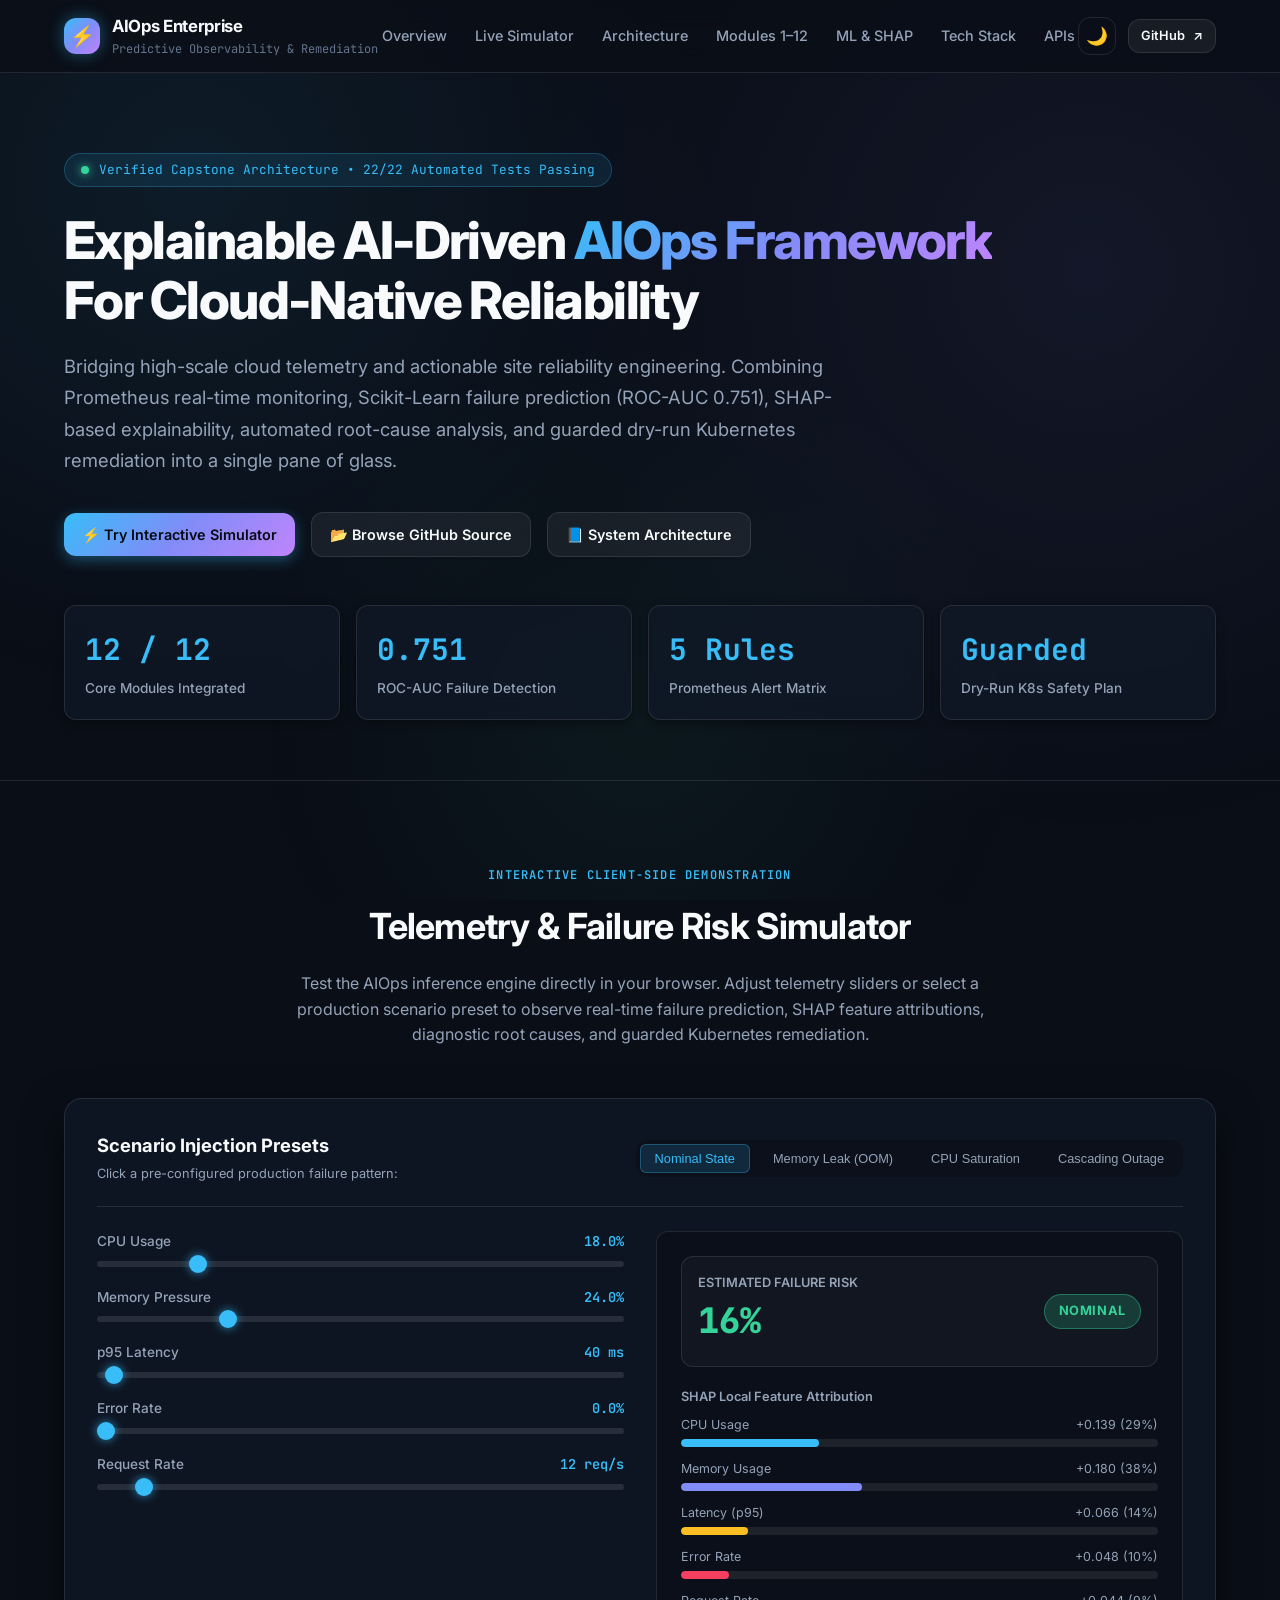
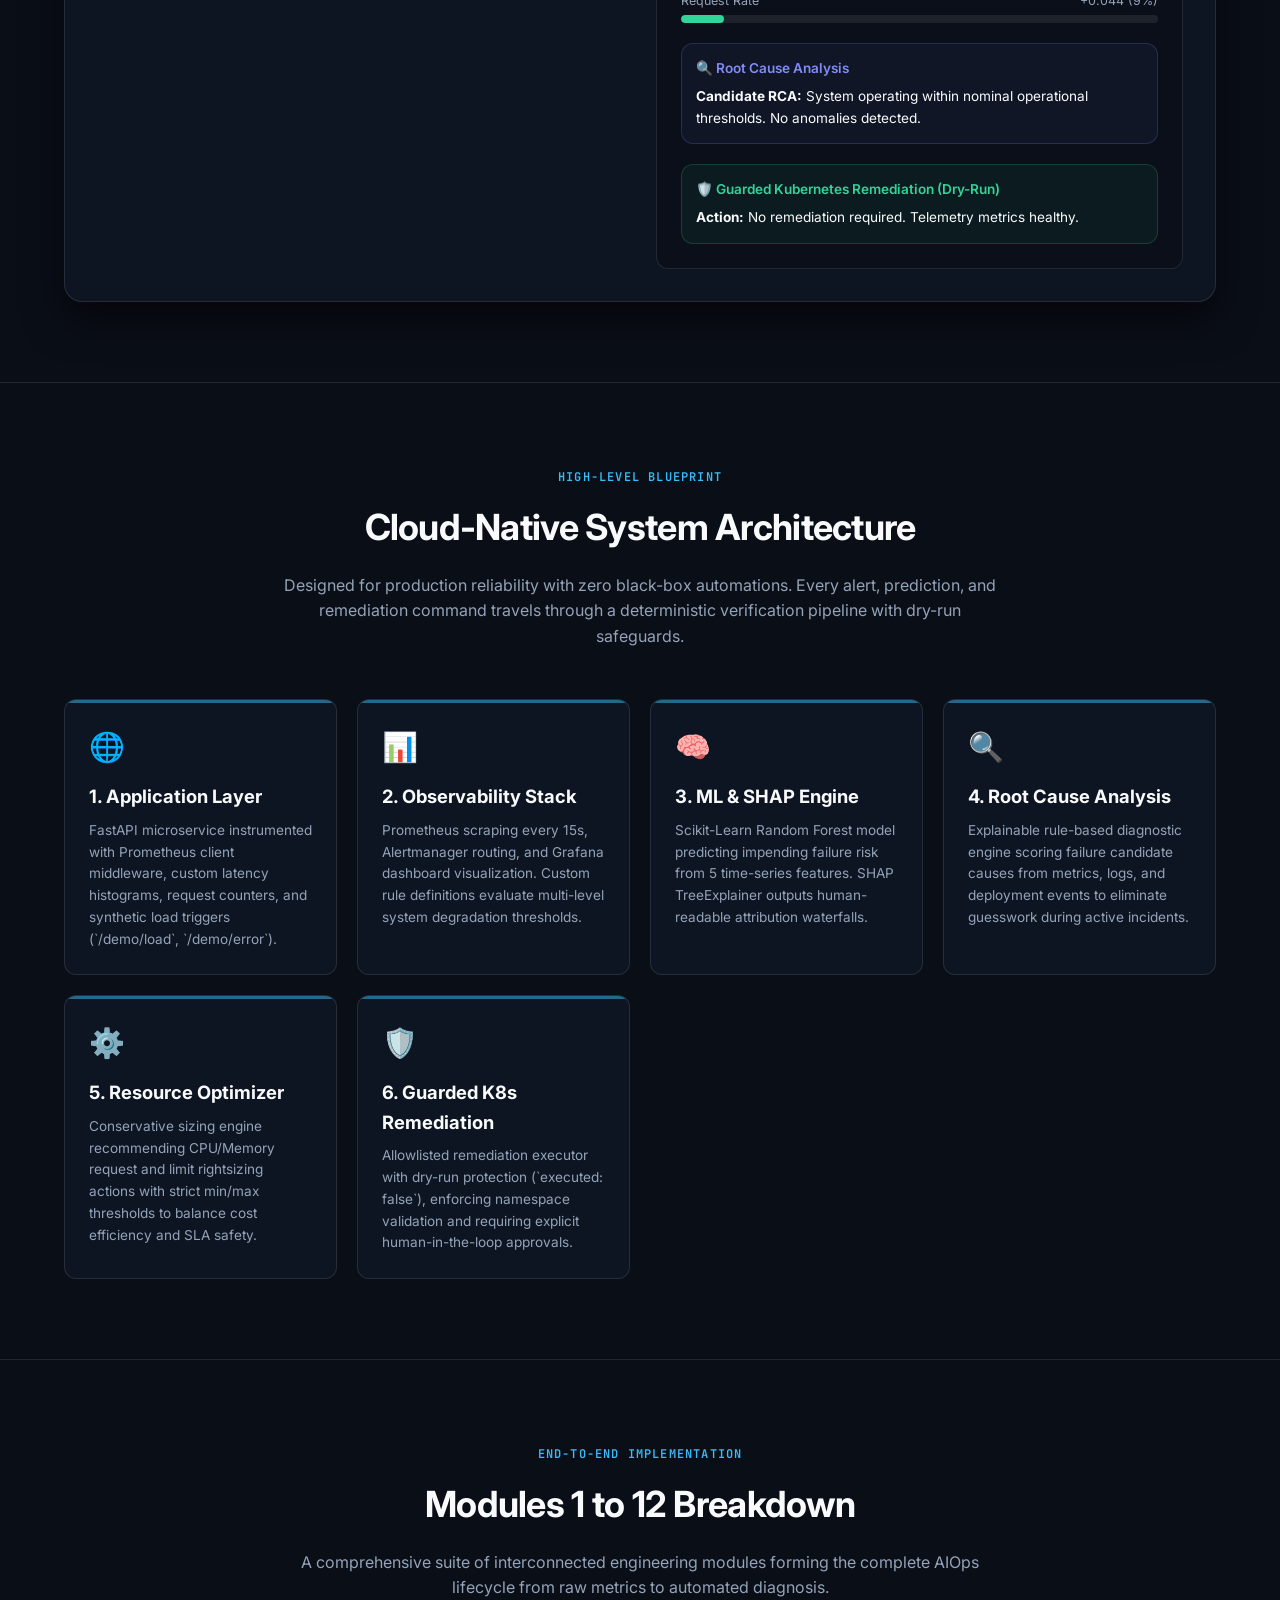
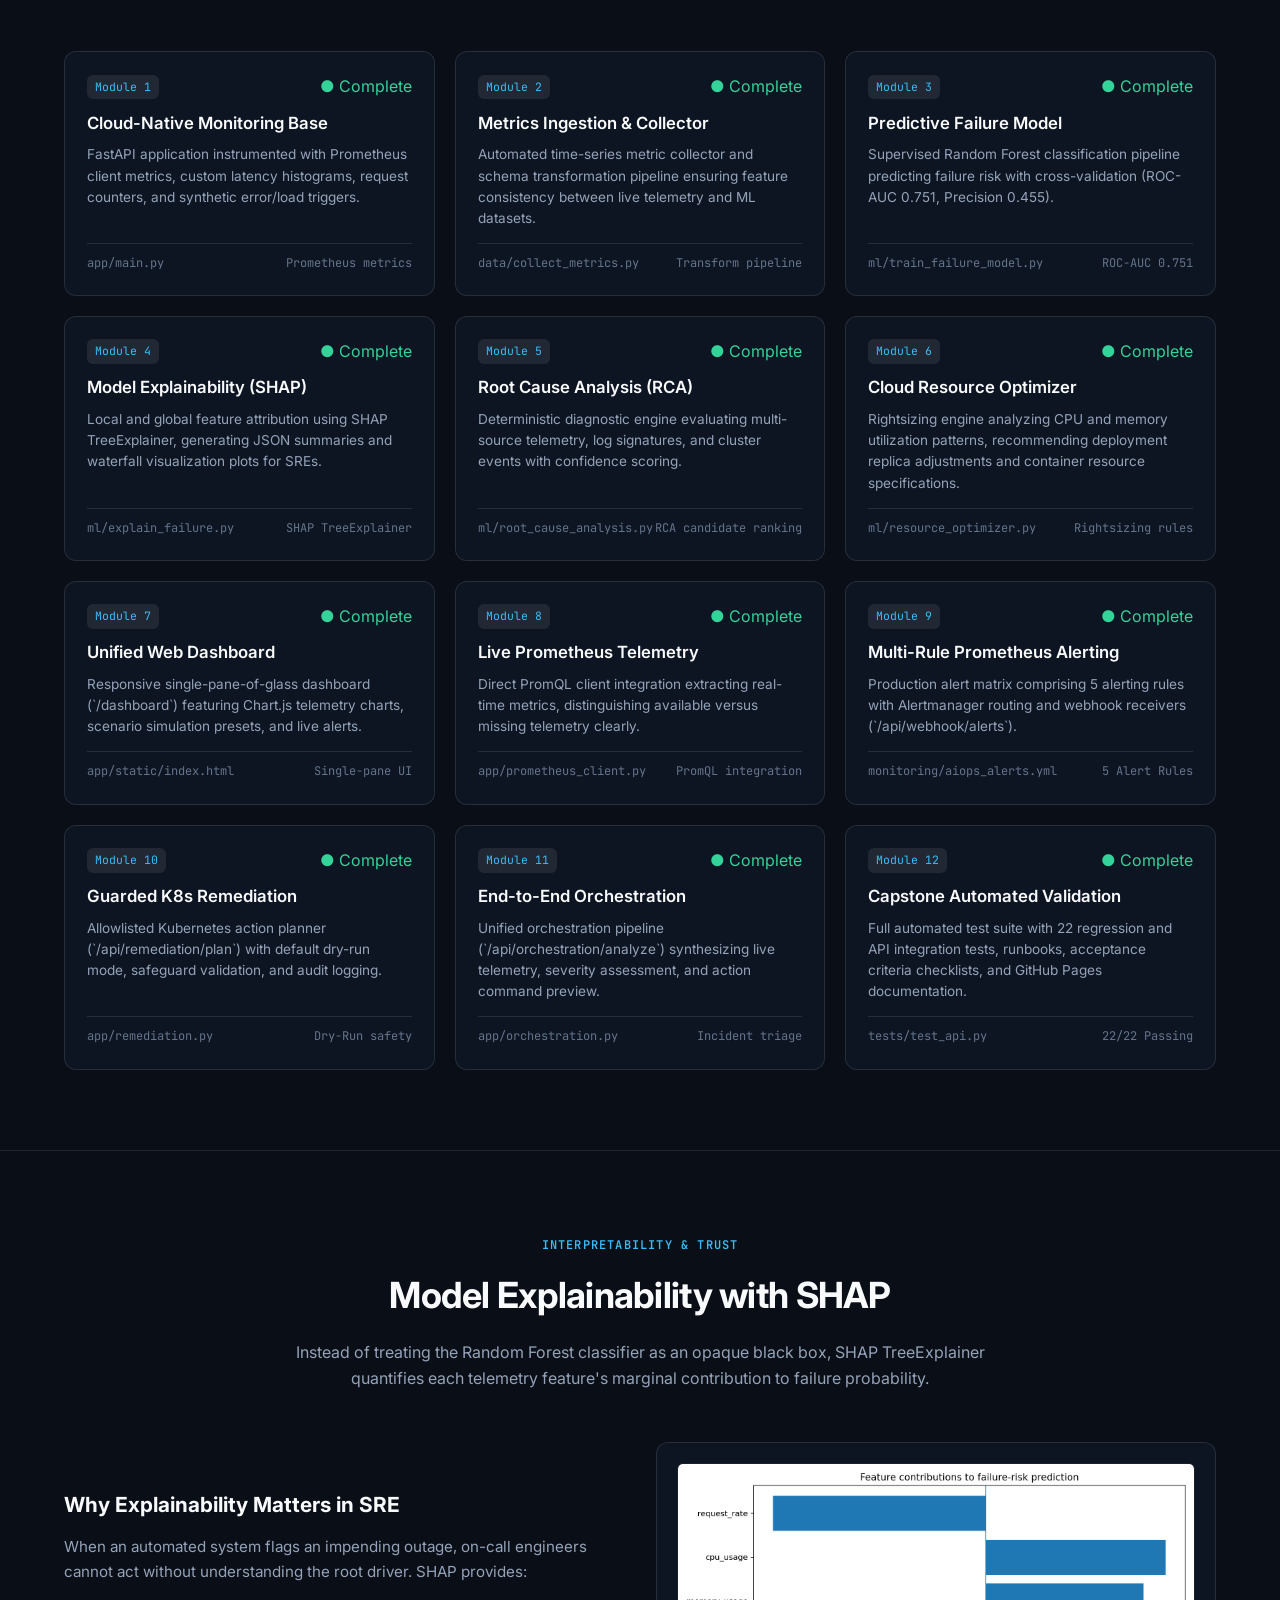
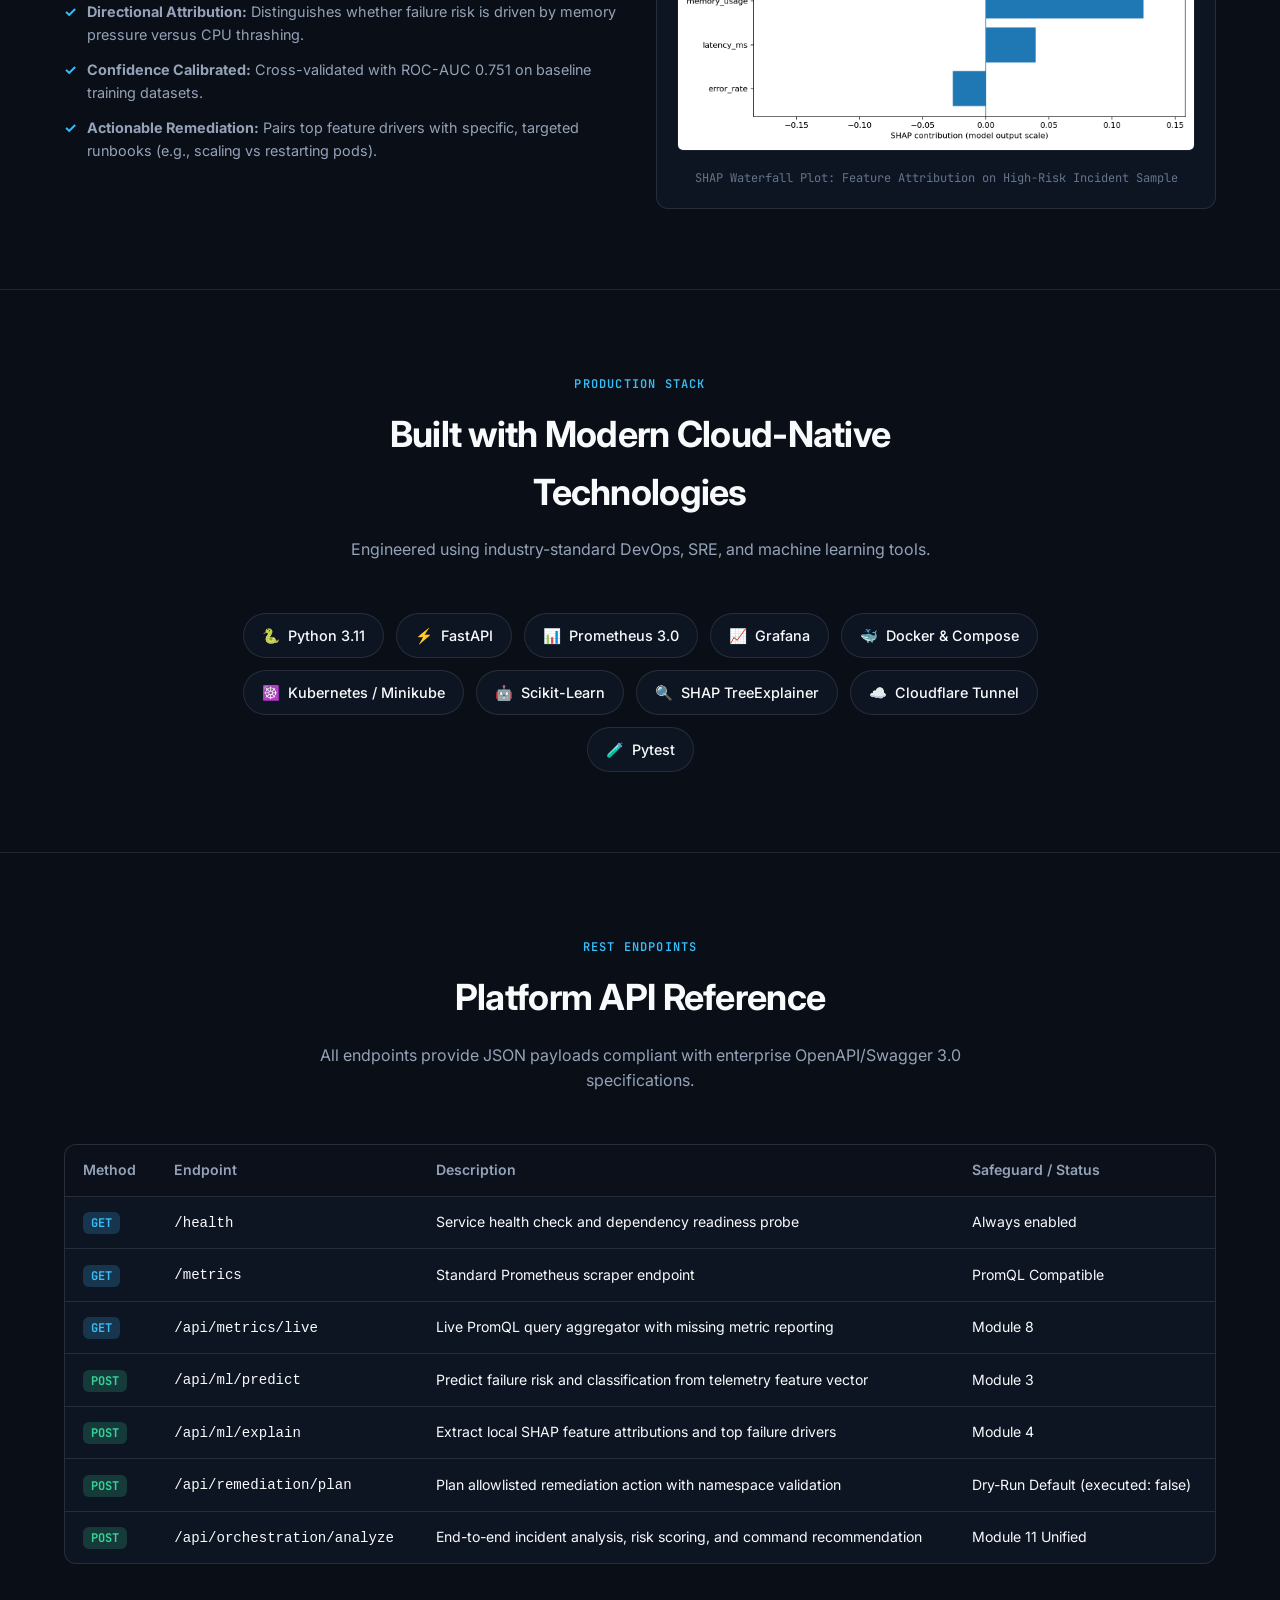
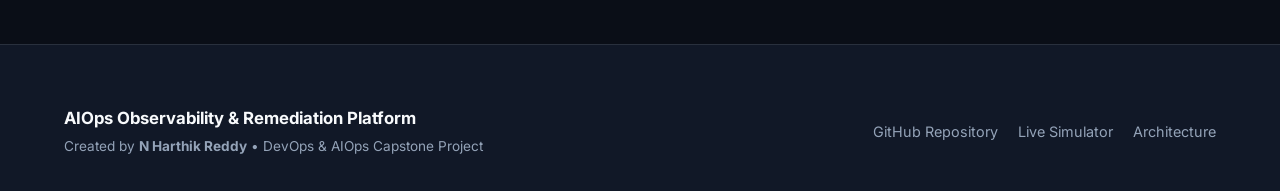
==== docs/index.html @ 5e3307fa "feat(portfolio): add interactive AIOps portfolio landing page for GitHub Pages" ====
<!DOCTYPE html>
<html lang="en">
<head>
  <meta charset="UTF-8">
  <meta name="viewport" content="width=device-width, initial-scale=1.0">
  <title>AIOps Platform — Explainable AI & Cloud-Native Remediation | N Harthik Reddy</title>
  <meta name="description" content="An end-to-end cloud-native AIOps platform that unifies real-time application telemetry, machine learning failure risk prediction, SHAP-based interpretability, and guarded Kubernetes remediation.">
  <link rel="preconnect" href="https://fonts.googleapis.com">
  <link rel="preconnect" href="https://fonts.gstatic.com" crossorigin>
  <link href="https://fonts.googleapis.com/css2?family=Inter:wght@300;400;500;600;700;800&family=JetBrains+Mono:wght@400;500;600&display=swap" rel="stylesheet">
  <link rel="stylesheet" href="style.css">
</head>
<body>
  <div class="glow-backdrop"></div>

  <!-- Top Navigation -->
  <nav class="navbar">
    <div class="container nav-container">
      <a href="#" class="brand">
        <div class="brand-icon">⚡</div>
        <div class="brand-info">
          <span class="brand-title">AIOps Enterprise</span>
          <span class="brand-sub">Predictive Observability & Remediation</span>
        </div>
      </a>

      <ul class="nav-links">
        <li><a href="#overview">Overview</a></li>
        <li><a href="#simulator">Live Simulator</a></li>
        <li><a href="#architecture">Architecture</a></li>
        <li><a href="#modules">Modules 1–12</a></li>
        <li><a href="#ml-explainability">ML & SHAP</a></li>
        <li><a href="#tech-stack">Tech Stack</a></li>
        <li><a href="#api-reference">APIs</a></li>
      </ul>

      <div class="nav-actions">
        <button class="theme-toggle-btn" id="theme-toggle-btn" title="Toggle Theme">🌙</button>
        <a href="https://github.com/harthik17/DevOps-Project" target="_blank" rel="noopener noreferrer" class="btn btn-secondary btn-sm">
          <span>GitHub</span> ↗
        </a>
      </div>
    </div>
  </nav>

  <!-- Hero Section -->
  <header class="hero" id="overview">
    <div class="container">
      <div class="hero-pill">
        <span class="pulse-dot"></span>
        <span>Verified Capstone Architecture • 22/22 Automated Tests Passing</span>
      </div>

      <h1>
        Explainable AI-Driven <span class="gradient-text">AIOps Framework</span><br>
        For Cloud-Native Reliability
      </h1>

      <p class="hero-subtitle">
        Bridging high-scale cloud telemetry and actionable site reliability engineering. Combining Prometheus real-time monitoring, Scikit-Learn failure prediction (ROC-AUC 0.751), SHAP-based explainability, automated root-cause analysis, and guarded dry-run Kubernetes remediation into a single pane of glass.
      </p>

      <div class="hero-cta">
        <a href="#simulator" class="btn btn-primary">
          <span>⚡ Try Interactive Simulator</span>
        </a>
        <a href="https://github.com/harthik17/DevOps-Project" target="_blank" rel="noopener noreferrer" class="btn btn-secondary">
          <span>📂 Browse GitHub Source</span>
        </a>
        <a href="#architecture" class="btn btn-secondary">
          <span>📘 System Architecture</span>
        </a>
      </div>

      <div class="hero-stats">
        <div class="stat-card">
          <div class="stat-value">12 / 12</div>
          <div class="stat-label">Core Modules Integrated</div>
        </div>
        <div class="stat-card">
          <div class="stat-value">0.751</div>
          <div class="stat-label">ROC-AUC Failure Detection</div>
        </div>
        <div class="stat-card">
          <div class="stat-value">5 Rules</div>
          <div class="stat-label">Prometheus Alert Matrix</div>
        </div>
        <div class="stat-card">
          <div class="stat-value">Guarded</div>
          <div class="stat-label">Dry-Run K8s Safety Plan</div>
        </div>
      </div>
    </div>
  </header>

  <!-- Live Simulator Section -->
  <section class="section" id="simulator">
    <div class="container">
      <div class="section-header">
        <span class="section-tag">Interactive Client-Side Demonstration</span>
        <h2 class="section-title">Telemetry & Failure Risk Simulator</h2>
        <p class="section-desc">
          Test the AIOps inference engine directly in your browser. Adjust telemetry sliders or select a production scenario preset to observe real-time failure prediction, SHAP feature attributions, diagnostic root causes, and guarded Kubernetes remediation.
        </p>
      </div>

      <div class="simulator-card">
        <div class="sim-header">
          <div>
            <h3 style="font-size: 1.15rem; font-weight: 700;">Scenario Injection Presets</h3>
            <span style="font-size: 0.8rem; color: var(--text-secondary);">Click a pre-configured production failure pattern:</span>
          </div>
          <div class="sim-modes">
            <button class="sim-preset-btn active" data-preset="nominal">Nominal State</button>
            <button class="sim-preset-btn" data-preset="memory">Memory Leak (OOM)</button>
            <button class="sim-preset-btn" data-preset="cpu">CPU Saturation</button>
            <button class="sim-preset-btn" data-preset="cascade">Cascading Outage</button>
          </div>
        </div>

        <div class="sim-grid">
          <!-- Controls Panel -->
          <div class="controls-panel">
            <div class="slider-group">
              <div class="slider-label">
                <span>CPU Usage</span>
                <span class="slider-val" id="cpu-val">18.0%</span>
              </div>
              <input type="range" id="cpu-input" min="0" max="100" value="18" step="1">
            </div>

            <div class="slider-group">
              <div class="slider-label">
                <span>Memory Pressure</span>
                <span class="slider-val" id="mem-val">24.0%</span>
              </div>
              <input type="range" id="mem-input" min="0" max="100" value="24" step="1">
            </div>

            <div class="slider-group">
              <div class="slider-label">
                <span>p95 Latency</span>
                <span class="slider-val" id="lat-val">35 ms</span>
              </div>
              <input type="range" id="lat-input" min="10" max="2000" value="35" step="10">
            </div>

            <div class="slider-group">
              <div class="slider-label">
                <span>Error Rate</span>
                <span class="slider-val" id="err-val">0.0%</span>
              </div>
              <input type="range" id="err-input" min="0" max="0.5" value="0.0" step="0.01">
            </div>

            <div class="slider-group">
              <div class="slider-label">
                <span>Request Rate</span>
                <span class="slider-val" id="req-val">12 req/s</span>
              </div>
              <input type="range" id="req-input" min="1" max="150" value="12" step="1">
            </div>
          </div>

          <!-- Dynamic Output Panel -->
          <div class="output-panel">
            <div class="risk-gauge-container">
              <div>
                <div style="font-size: 0.8rem; color: var(--text-secondary); text-transform: uppercase; font-weight: 600;">Estimated Failure Risk</div>
                <div class="risk-score" id="sim-risk-score">4%</div>
              </div>
              <div class="risk-badge nominal" id="sim-risk-badge">Nominal</div>
            </div>

            <div>
              <div style="font-size: 0.8rem; color: var(--text-secondary); font-weight: 600; margin-bottom: 8px;">
                SHAP Local Feature Attribution
              </div>
              <div class="shap-bars">
                <div class="shap-item">
                  <div class="shap-header"><span>CPU Usage</span><span id="shap-cpu-val">+0.12 (22%)</span></div>
                  <div class="shap-bar-bg"><div class="shap-bar-fill" id="shap-cpu-fill" style="width: 22%; background: var(--accent-cyan);"></div></div>
                </div>
                <div class="shap-item">
                  <div class="shap-header"><span>Memory Usage</span><span id="shap-mem-val">+0.15 (26%)</span></div>
                  <div class="shap-bar-bg"><div class="shap-bar-fill" id="shap-mem-fill" style="width: 26%; background: var(--accent-indigo);"></div></div>
                </div>
                <div class="shap-item">
                  <div class="shap-header"><span>Latency (p95)</span><span id="shap-lat-val">+0.08 (15%)</span></div>
                  <div class="shap-bar-bg"><div class="shap-bar-fill" id="shap-lat-fill" style="width: 15%; background: var(--accent-amber);"></div></div>
                </div>
                <div class="shap-item">
                  <div class="shap-header"><span>Error Rate</span><span id="shap-err-val">+0.05 (10%)</span></div>
                  <div class="shap-bar-bg"><div class="shap-bar-fill" id="shap-err-fill" style="width: 10%; background: var(--accent-rose);"></div></div>
                </div>
                <div class="shap-item">
                  <div class="shap-header"><span>Request Rate</span><span id="shap-req-val">+0.04 (8%)</span></div>
                  <div class="shap-bar-bg"><div class="shap-bar-fill" id="shap-req-fill" style="width: 8%; background: var(--accent-emerald);"></div></div>
                </div>
              </div>
            </div>

            <div class="rca-box">
              <div class="rca-title">🔍 Root Cause Analysis</div>
              <div id="sim-rca-diagnosis">System operating within nominal operational thresholds. No anomalies detected.</div>
            </div>

            <div class="remediation-box">
              <div class="remediation-title">🛡️ Guarded Kubernetes Remediation (Dry-Run)</div>
              <div id="sim-k8s-action">Action: No remediation required. Telemetry metrics healthy.</div>
            </div>
          </div>
        </div>
      </div>
    </div>
  </section>

  <!-- Architecture Section -->
  <section class="section" id="architecture">
    <div class="container">
      <div class="section-header">
        <span class="section-tag">High-Level Blueprint</span>
        <h2 class="section-title">Cloud-Native System Architecture</h2>
        <p class="section-desc">
          Designed for production reliability with zero black-box automations. Every alert, prediction, and remediation command travels through a deterministic verification pipeline with dry-run safeguards.
        </p>
      </div>

      <div class="arch-grid">
        <div class="arch-card">
          <div class="arch-icon">🌐</div>
          <h3 class="arch-title">1. Application Layer</h3>
          <p class="arch-desc">
            FastAPI microservice instrumented with Prometheus client middleware, custom latency histograms, request counters, and synthetic load triggers (`/demo/load`, `/demo/error`).
          </p>
        </div>

        <div class="arch-card">
          <div class="arch-icon">📊</div>
          <h3 class="arch-title">2. Observability Stack</h3>
          <p class="arch-desc">
            Prometheus scraping every 15s, Alertmanager routing, and Grafana dashboard visualization. Custom rule definitions evaluate multi-level system degradation thresholds.
          </p>
        </div>

        <div class="arch-card">
          <div class="arch-icon">🧠</div>
          <h3 class="arch-title">3. ML & SHAP Engine</h3>
          <p class="arch-desc">
            Scikit-Learn Random Forest model predicting impending failure risk from 5 time-series features. SHAP TreeExplainer outputs human-readable attribution waterfalls.
          </p>
        </div>

        <div class="arch-card">
          <div class="arch-icon">🔍</div>
          <h3 class="arch-title">4. Root Cause Analysis</h3>
          <p class="arch-desc">
            Explainable rule-based diagnostic engine scoring failure candidate causes from metrics, logs, and deployment events to eliminate guesswork during active incidents.
          </p>
        </div>

        <div class="arch-card">
          <div class="arch-icon">⚙️</div>
          <h3 class="arch-title">5. Resource Optimizer</h3>
          <p class="arch-desc">
            Conservative sizing engine recommending CPU/Memory request and limit rightsizing actions with strict min/max thresholds to balance cost efficiency and SLA safety.
          </p>
        </div>

        <div class="arch-card">
          <div class="arch-icon">🛡️</div>
          <h3 class="arch-title">6. Guarded K8s Remediation</h3>
          <p class="arch-desc">
            Allowlisted remediation executor with dry-run protection (`executed: false`), enforcing namespace validation and requiring explicit human-in-the-loop approvals.
          </p>
        </div>
      </div>
    </div>
  </section>

  <!-- Modules 1 to 12 Section -->
  <section class="section" id="modules">
    <div class="container">
      <div class="section-header">
        <span class="section-tag">End-to-End Implementation</span>
        <h2 class="section-title">Modules 1 to 12 Breakdown</h2>
        <p class="section-desc">
          A comprehensive suite of interconnected engineering modules forming the complete AIOps lifecycle from raw metrics to automated diagnosis.
        </p>
      </div>

      <div class="modules-grid">
        <!-- Module 1 -->
        <div class="module-card">
          <div class="module-header">
            <span class="module-badge">Module 1</span>
            <span style="color: var(--accent-emerald);">● Complete</span>
          </div>
          <h3 class="module-title">Cloud-Native Monitoring Base</h3>
          <p class="module-desc">
            FastAPI application instrumented with Prometheus client metrics, custom latency histograms, request counters, and synthetic error/load triggers.
          </p>
          <div class="module-meta">
            <span>app/main.py</span>
            <span>Prometheus metrics</span>
          </div>
        </div>

        <!-- Module 2 -->
        <div class="module-card">
          <div class="module-header">
            <span class="module-badge">Module 2</span>
            <span style="color: var(--accent-emerald);">● Complete</span>
          </div>
          <h3 class="module-title">Metrics Ingestion & Collector</h3>
          <p class="module-desc">
            Automated time-series metric collector and schema transformation pipeline ensuring feature consistency between live telemetry and ML datasets.
          </p>
          <div class="module-meta">
            <span>data/collect_metrics.py</span>
            <span>Transform pipeline</span>
          </div>
        </div>

        <!-- Module 3 -->
        <div class="module-card">
          <div class="module-header">
            <span class="module-badge">Module 3</span>
            <span style="color: var(--accent-emerald);">● Complete</span>
          </div>
          <h3 class="module-title">Predictive Failure Model</h3>
          <p class="module-desc">
            Supervised Random Forest classification pipeline predicting failure risk with cross-validation (ROC-AUC 0.751, Precision 0.455).
          </p>
          <div class="module-meta">
            <span>ml/train_failure_model.py</span>
            <span>ROC-AUC 0.751</span>
          </div>
        </div>

        <!-- Module 4 -->
        <div class="module-card">
          <div class="module-header">
            <span class="module-badge">Module 4</span>
            <span style="color: var(--accent-emerald);">● Complete</span>
          </div>
          <h3 class="module-title">Model Explainability (SHAP)</h3>
          <p class="module-desc">
            Local and global feature attribution using SHAP TreeExplainer, generating JSON summaries and waterfall visualization plots for SREs.
          </p>
          <div class="module-meta">
            <span>ml/explain_failure.py</span>
            <span>SHAP TreeExplainer</span>
          </div>
        </div>

        <!-- Module 5 -->
        <div class="module-card">
          <div class="module-header">
            <span class="module-badge">Module 5</span>
            <span style="color: var(--accent-emerald);">● Complete</span>
          </div>
          <h3 class="module-title">Root Cause Analysis (RCA)</h3>
          <p class="module-desc">
            Deterministic diagnostic engine evaluating multi-source telemetry, log signatures, and cluster events with confidence scoring.
          </p>
          <div class="module-meta">
            <span>ml/root_cause_analysis.py</span>
            <span>RCA candidate ranking</span>
          </div>
        </div>

        <!-- Module 6 -->
        <div class="module-card">
          <div class="module-header">
            <span class="module-badge">Module 6</span>
            <span style="color: var(--accent-emerald);">● Complete</span>
          </div>
          <h3 class="module-title">Cloud Resource Optimizer</h3>
          <p class="module-desc">
            Rightsizing engine analyzing CPU and memory utilization patterns, recommending deployment replica adjustments and container resource specifications.
          </p>
          <div class="module-meta">
            <span>ml/resource_optimizer.py</span>
            <span>Rightsizing rules</span>
          </div>
        </div>

        <!-- Module 7 -->
        <div class="module-card">
          <div class="module-header">
            <span class="module-badge">Module 7</span>
            <span style="color: var(--accent-emerald);">● Complete</span>
          </div>
          <h3 class="module-title">Unified Web Dashboard</h3>
          <p class="module-desc">
            Responsive single-pane-of-glass dashboard (`/dashboard`) featuring Chart.js telemetry charts, scenario simulation presets, and live alerts.
          </p>
          <div class="module-meta">
            <span>app/static/index.html</span>
            <span>Single-pane UI</span>
          </div>
        </div>

        <!-- Module 8 -->
        <div class="module-card">
          <div class="module-header">
            <span class="module-badge">Module 8</span>
            <span style="color: var(--accent-emerald);">● Complete</span>
          </div>
          <h3 class="module-title">Live Prometheus Telemetry</h3>
          <p class="module-desc">
            Direct PromQL client integration extracting real-time metrics, distinguishing available versus missing telemetry clearly.
          </p>
          <div class="module-meta">
            <span>app/prometheus_client.py</span>
            <span>PromQL integration</span>
          </div>
        </div>

        <!-- Module 9 -->
        <div class="module-card">
          <div class="module-header">
            <span class="module-badge">Module 9</span>
            <span style="color: var(--accent-emerald);">● Complete</span>
          </div>
          <h3 class="module-title">Multi-Rule Prometheus Alerting</h3>
          <p class="module-desc">
            Production alert matrix comprising 5 alerting rules with Alertmanager routing and webhook receivers (`/api/webhook/alerts`).
          </p>
          <div class="module-meta">
            <span>monitoring/aiops_alerts.yml</span>
            <span>5 Alert Rules</span>
          </div>
        </div>

        <!-- Module 10 -->
        <div class="module-card">
          <div class="module-header">
            <span class="module-badge">Module 10</span>
            <span style="color: var(--accent-emerald);">● Complete</span>
          </div>
          <h3 class="module-title">Guarded K8s Remediation</h3>
          <p class="module-desc">
            Allowlisted Kubernetes action planner (`/api/remediation/plan`) with default dry-run mode, safeguard validation, and audit logging.
          </p>
          <div class="module-meta">
            <span>app/remediation.py</span>
            <span>Dry-Run safety</span>
          </div>
        </div>

        <!-- Module 11 -->
        <div class="module-card">
          <div class="module-header">
            <span class="module-badge">Module 11</span>
            <span style="color: var(--accent-emerald);">● Complete</span>
          </div>
          <h3 class="module-title">End-to-End Orchestration</h3>
          <p class="module-desc">
            Unified orchestration pipeline (`/api/orchestration/analyze`) synthesizing live telemetry, severity assessment, and action command preview.
          </p>
          <div class="module-meta">
            <span>app/orchestration.py</span>
            <span>Incident triage</span>
          </div>
        </div>

        <!-- Module 12 -->
        <div class="module-card">
          <div class="module-header">
            <span class="module-badge">Module 12</span>
            <span style="color: var(--accent-emerald);">● Complete</span>
          </div>
          <h3 class="module-title">Capstone Automated Validation</h3>
          <p class="module-desc">
            Full automated test suite with 22 regression and API integration tests, runbooks, acceptance criteria checklists, and GitHub Pages documentation.
          </p>
          <div class="module-meta">
            <span>tests/test_api.py</span>
            <span>22/22 Passing</span>
          </div>
        </div>
      </div>
    </div>
  </section>

  <!-- ML & SHAP Section -->
  <section class="section" id="ml-explainability">
    <div class="container">
      <div class="section-header">
        <span class="section-tag">Interpretability & Trust</span>
        <h2 class="section-title">Model Explainability with SHAP</h2>
        <p class="section-desc">
          Instead of treating the Random Forest classifier as an opaque black box, SHAP TreeExplainer quantifies each telemetry feature's marginal contribution to failure probability.
        </p>
      </div>

      <div style="display: grid; grid-template-columns: 1fr 1fr; gap: 32px; align-items: center;" class="sim-grid">
        <div>
          <h3 style="font-size: 1.3rem; font-weight: 700; margin-bottom: 14px;">Why Explainability Matters in SRE</h3>
          <p style="color: var(--text-secondary); margin-bottom: 16px; font-size: 0.95rem;">
            When an automated system flags an impending outage, on-call engineers cannot act without understanding the root driver. SHAP provides:
          </p>
          <ul style="list-style: none; display: flex; flex-direction: column; gap: 12px; font-size: 0.9rem; color: var(--text-secondary);">
            <li style="display: flex; gap: 10px; align-items: flex-start;">
              <span style="color: var(--accent-cyan); font-weight: 700;">✓</span>
              <span><strong>Directional Attribution:</strong> Distinguishes whether failure risk is driven by memory pressure versus CPU thrashing.</span>
            </li>
            <li style="display: flex; gap: 10px; align-items: flex-start;">
              <span style="color: var(--accent-cyan); font-weight: 700;">✓</span>
              <span><strong>Confidence Calibrated:</strong> Cross-validated with ROC-AUC 0.751 on baseline training datasets.</span>
            </li>
            <li style="display: flex; gap: 10px; align-items: flex-start;">
              <span style="color: var(--accent-cyan); font-weight: 700;">✓</span>
              <span><strong>Actionable Remediation:</strong> Pairs top feature drivers with specific, targeted runbooks (e.g., scaling vs restarting pods).</span>
            </li>
          </ul>
        </div>

        <div style="background: var(--bg-card); padding: 20px; border-radius: var(--radius-md); border: 1px solid var(--border-color); text-align: center;">
          <img src="assets/shap_waterfall.png" alt="SHAP Waterfall Plot" style="max-width: 100%; height: auto; border-radius: var(--radius-sm); border: 1px solid rgba(255, 255, 255, 0.05);" onerror="this.style.display='none'">
          <div style="margin-top: 10px; font-size: 0.75rem; font-family: var(--font-mono); color: var(--text-muted);">
            SHAP Waterfall Plot: Feature Attribution on High-Risk Incident Sample
          </div>
        </div>
      </div>
    </div>
  </section>

  <!-- Technology Stack Section -->
  <section class="section" id="tech-stack">
    <div class="container">
      <div class="section-header">
        <span class="section-tag">Production Stack</span>
        <h2 class="section-title">Built with Modern Cloud-Native Technologies</h2>
        <p class="section-desc">
          Engineered using industry-standard DevOps, SRE, and machine learning tools.
        </p>
      </div>

      <div class="tech-cloud">
        <div class="tech-badge"><span>🐍</span><span>Python 3.11</span></div>
        <div class="tech-badge"><span>⚡</span><span>FastAPI</span></div>
        <div class="tech-badge"><span>📊</span><span>Prometheus 3.0</span></div>
        <div class="tech-badge"><span>📈</span><span>Grafana</span></div>
        <div class="tech-badge"><span>🐳</span><span>Docker & Compose</span></div>
        <div class="tech-badge"><span>☸️</span><span>Kubernetes / Minikube</span></div>
        <div class="tech-badge"><span>🤖</span><span>Scikit-Learn</span></div>
        <div class="tech-badge"><span>🔍</span><span>SHAP TreeExplainer</span></div>
        <div class="tech-badge"><span>☁️</span><span>Cloudflare Tunnel</span></div>
        <div class="tech-badge"><span>🧪</span><span>Pytest</span></div>
      </div>
    </div>
  </section>

  <!-- API Documentation Section -->
  <section class="section" id="api-reference">
    <div class="container">
      <div class="section-header">
        <span class="section-tag">REST Endpoints</span>
        <h2 class="section-title">Platform API Reference</h2>
        <p class="section-desc">
          All endpoints provide JSON payloads compliant with enterprise OpenAPI/Swagger 3.0 specifications.
        </p>
      </div>

      <div class="table-responsive">
        <table>
          <thead>
            <tr>
              <th>Method</th>
              <th>Endpoint</th>
              <th>Description</th>
              <th>Safeguard / Status</th>
            </tr>
          </thead>
          <tbody>
            <tr>
              <td><span class="http-method http-get">GET</span></td>
              <td><code>/health</code></td>
              <td>Service health check and dependency readiness probe</td>
              <td>Always enabled</td>
            </tr>
            <tr>
              <td><span class="http-method http-get">GET</span></td>
              <td><code>/metrics</code></td>
              <td>Standard Prometheus scraper endpoint</td>
              <td>PromQL Compatible</td>
            </tr>
            <tr>
              <td><span class="http-method http-get">GET</span></td>
              <td><code>/api/metrics/live</code></td>
              <td>Live PromQL query aggregator with missing metric reporting</td>
              <td>Module 8</td>
            </tr>
            <tr>
              <td><span class="http-method http-post">POST</span></td>
              <td><code>/api/ml/predict</code></td>
              <td>Predict failure risk and classification from telemetry feature vector</td>
              <td>Module 3</td>
            </tr>
            <tr>
              <td><span class="http-method http-post">POST</span></td>
              <td><code>/api/ml/explain</code></td>
              <td>Extract local SHAP feature attributions and top failure drivers</td>
              <td>Module 4</td>
            </tr>
            <tr>
              <td><span class="http-method http-post">POST</span></td>
              <td><code>/api/remediation/plan</code></td>
              <td>Plan allowlisted remediation action with namespace validation</td>
              <td>Dry-Run Default (executed: false)</td>
            </tr>
            <tr>
              <td><span class="http-method http-post">POST</span></td>
              <td><code>/api/orchestration/analyze</code></td>
              <td>End-to-end incident analysis, risk scoring, and command recommendation</td>
              <td>Module 11 Unified</td>
            </tr>
          </tbody>
        </table>
      </div>
    </div>
  </section>

  <!-- Footer -->
  <footer>
    <div class="container footer-content">
      <div>
        <div style="font-weight: 700; font-size: 1.05rem;">AIOps Observability & Remediation Platform</div>
        <div style="color: var(--text-secondary); font-size: 0.85rem; margin-top: 4px;">
          Created by <strong>N Harthik Reddy</strong> • DevOps & AIOps Capstone Project
        </div>
      </div>

      <ul class="footer-links">
        <li><a href="https://github.com/harthik17/DevOps-Project" target="_blank" rel="noopener noreferrer">GitHub Repository</a></li>
        <li><a href="#simulator">Live Simulator</a></li>
        <li><a href="#architecture">Architecture</a></li>
      </ul>
    </div>
  </footer>

  <script src="portfolio.js"></script>
</body>
</html>
---- docs/style.css ----
:root {
  --bg-primary: #0a0e17;
  --bg-secondary: #111827;
  --bg-card: rgba(17, 24, 39, 0.75);
  --bg-card-hover: rgba(30, 41, 59, 0.85);
  --border-color: rgba(255, 255, 255, 0.1);
  --border-glow: rgba(56, 189, 248, 0.3);
  --text-primary: #f8fafc;
  --text-secondary: #94a3b8;
  --text-muted: #64748b;
  --accent-cyan: #38bdf8;
  --accent-indigo: #818cf8;
  --accent-emerald: #34d399;
  --accent-rose: #f43f5e;
  --accent-amber: #fbbf24;
  --gradient-brand: linear-gradient(135deg, #38bdf8 0%, #818cf8 50%, #c084fc 100%);
  --gradient-card: linear-gradient(180deg, rgba(255, 255, 255, 0.04) 0%, rgba(255, 255, 255, 0.01) 100%);
  --shadow-sm: 0 2px 8px rgba(0, 0, 0, 0.4);
  --shadow-md: 0 8px 24px rgba(0, 0, 0, 0.5);
  --shadow-lg: 0 16px 40px rgba(0, 0, 0, 0.6);
  --radius-sm: 6px;
  --radius-md: 12px;
  --radius-lg: 18px;
  --radius-full: 9999px;
  --font-sans: 'Inter', -apple-system, BlinkMacSystemFont, 'Segoe UI', Roboto, sans-serif;
  --font-mono: 'JetBrains Mono', 'Fira Code', monospace;
  --transition: all 0.25s cubic-bezier(0.4, 0, 0.2, 1);
}

[data-theme="light"] {
  --bg-primary: #f8fafc;
  --bg-secondary: #f1f5f9;
  --bg-card: rgba(255, 255, 255, 0.85);
  --bg-card-hover: rgba(255, 255, 255, 0.95);
  --border-color: rgba(0, 0, 0, 0.1);
  --border-glow: rgba(14, 165, 233, 0.3);
  --text-primary: #0f172a;
  --text-secondary: #475569;
  --text-muted: #94a3b8;
  --gradient-card: linear-gradient(180deg, rgba(0, 0, 0, 0.02) 0%, rgba(0, 0, 0, 0.05) 100%);
  --shadow-sm: 0 2px 8px rgba(0, 0, 0, 0.05);
  --shadow-md: 0 8px 24px rgba(0, 0, 0, 0.08);
  --shadow-lg: 0 16px 40px rgba(0, 0, 0, 0.12);
}

* {
  margin: 0;
  padding: 0;
  box-sizing: border-box;
}

html {
  scroll-behavior: smooth;
}

body {
  font-family: var(--font-sans);
  background-color: var(--bg-primary);
  color: var(--text-primary);
  line-height: 1.6;
  overflow-x: hidden;
  transition: background-color 0.3s ease, color 0.3s ease;
}

/* Background Atmosphere */
.glow-backdrop {
  position: fixed;
  top: 0;
  left: 0;
  width: 100vw;
  height: 100vh;
  z-index: -1;
  pointer-events: none;
  background: 
    radial-gradient(circle at 15% 20%, rgba(56, 189, 248, 0.08) 0%, transparent 40%),
    radial-gradient(circle at 85% 30%, rgba(129, 140, 248, 0.08) 0%, transparent 45%),
    radial-gradient(circle at 50% 80%, rgba(52, 211, 153, 0.05) 0%, transparent 40%);
}

/* Container */
.container {
  width: 100%;
  max-width: 1200px;
  margin: 0 auto;
  padding: 0 24px;
}

/* Navigation */
.navbar {
  position: sticky;
  top: 0;
  z-index: 100;
  backdrop-filter: blur(16px);
  -webkit-backdrop-filter: blur(16px);
  background: rgba(10, 14, 23, 0.8);
  border-bottom: 1px solid var(--border-color);
  transition: var(--transition);
}

[data-theme="light"] .navbar {
  background: rgba(248, 250, 252, 0.85);
}

.nav-container {
  display: flex;
  justify-content: space-between;
  align-items: center;
  height: 72px;
}

.brand {
  display: flex;
  align-items: center;
  gap: 12px;
  text-decoration: none;
  color: var(--text-primary);
}

.brand-icon {
  width: 36px;
  height: 36px;
  background: var(--gradient-brand);
  border-radius: var(--radius-md);
  display: flex;
  align-items: center;
  justify-content: center;
  font-size: 20px;
  box-shadow: 0 0 16px rgba(56, 189, 248, 0.4);
}

.brand-info {
  display: flex;
  flex-direction: column;
}

.brand-title {
  font-weight: 700;
  font-size: 1.05rem;
  letter-spacing: -0.02em;
}

.brand-sub {
  font-size: 0.75rem;
  color: var(--text-muted);
  font-family: var(--font-mono);
}

.nav-links {
  display: flex;
  align-items: center;
  gap: 28px;
  list-style: none;
}

.nav-links a {
  text-decoration: none;
  color: var(--text-secondary);
  font-size: 0.9rem;
  font-weight: 500;
  transition: var(--transition);
}

.nav-links a:hover {
  color: var(--accent-cyan);
}

.nav-actions {
  display: flex;
  align-items: center;
  gap: 12px;
}

.theme-toggle-btn {
  background: transparent;
  border: 1px solid var(--border-color);
  color: var(--text-primary);
  width: 38px;
  height: 38px;
  border-radius: var(--radius-md);
  cursor: pointer;
  display: flex;
  align-items: center;
  justify-content: center;
  font-size: 1.1rem;
  transition: var(--transition);
}

.theme-toggle-btn:hover {
  background: rgba(255, 255, 255, 0.05);
  border-color: var(--accent-cyan);
}

/* Buttons */
.btn {
  display: inline-flex;
  align-items: center;
  gap: 8px;
  padding: 10px 18px;
  border-radius: var(--radius-md);
  font-size: 0.9rem;
  font-weight: 600;
  text-decoration: none;
  cursor: pointer;
  transition: var(--transition);
  border: none;
}

.btn-primary {
  background: var(--gradient-brand);
  color: #050b14;
  box-shadow: 0 4px 14px rgba(56, 189, 248, 0.35);
}

.btn-primary:hover {
  transform: translateY(-2px);
  box-shadow: 0 6px 20px rgba(56, 189, 248, 0.5);
}

.btn-secondary {
  background: rgba(255, 255, 255, 0.06);
  color: var(--text-primary);
  border: 1px solid var(--border-color);
}

.btn-secondary:hover {
  background: rgba(255, 255, 255, 0.12);
  border-color: var(--text-secondary);
  transform: translateY(-2px);
}

.btn-sm {
  padding: 6px 12px;
  font-size: 0.8rem;
}

/* Hero Section */
.hero {
  padding: 80px 0 60px;
  position: relative;
}

.hero-pill {
  display: inline-flex;
  align-items: center;
  gap: 10px;
  background: rgba(56, 189, 248, 0.1);
  border: 1px solid rgba(56, 189, 248, 0.25);
  padding: 6px 16px;
  border-radius: var(--radius-full);
  font-size: 0.8rem;
  font-family: var(--font-mono);
  color: var(--accent-cyan);
  margin-bottom: 24px;
}

.pulse-dot {
  width: 8px;
  height: 8px;
  background: var(--accent-emerald);
  border-radius: 50%;
  box-shadow: 0 0 10px var(--accent-emerald);
  animation: pulse 2s infinite;
}

@keyframes pulse {
  0% { transform: scale(0.95); box-shadow: 0 0 0 0 rgba(52, 211, 153, 0.7); }
  70% { transform: scale(1.1); box-shadow: 0 0 0 8px rgba(52, 211, 153, 0); }
  100% { transform: scale(0.95); box-shadow: 0 0 0 0 rgba(52, 211, 153, 0); }
}

.hero h1 {
  font-size: 3.25rem;
  font-weight: 800;
  line-height: 1.15;
  letter-spacing: -0.03em;
  margin-bottom: 20px;
}

.gradient-text {
  background: var(--gradient-brand);
  -webkit-background-clip: text;
  -webkit-text-fill-color: transparent;
}

.hero-subtitle {
  font-size: 1.15rem;
  color: var(--text-secondary);
  max-width: 780px;
  margin-bottom: 36px;
  line-height: 1.7;
}

.hero-cta {
  display: flex;
  flex-wrap: wrap;
  align-items: center;
  gap: 16px;
  margin-bottom: 48px;
}

.hero-stats {
  display: grid;
  grid-template-columns: repeat(auto-fit, minmax(200px, 1fr));
  gap: 16px;
  margin-top: 40px;
}

.stat-card {
  background: var(--bg-card);
  backdrop-filter: blur(12px);
  border: 1px solid var(--border-color);
  padding: 20px;
  border-radius: var(--radius-md);
  box-shadow: var(--shadow-sm);
  transition: var(--transition);
}

.stat-card:hover {
  border-color: var(--accent-cyan);
  transform: translateY(-3px);
}

.stat-value {
  font-size: 1.85rem;
  font-weight: 700;
  font-family: var(--font-mono);
  color: var(--accent-cyan);
  margin-bottom: 4px;
}

.stat-label {
  font-size: 0.85rem;
  color: var(--text-secondary);
  font-weight: 500;
}

/* Sections */
.section {
  padding: 80px 0;
  border-top: 1px solid var(--border-color);
}

.section-header {
  text-align: center;
  max-width: 720px;
  margin: 0 auto 50px;
}

.section-tag {
  display: inline-block;
  font-size: 0.75rem;
  font-family: var(--font-mono);
  font-weight: 600;
  text-transform: uppercase;
  letter-spacing: 0.1em;
  color: var(--accent-cyan);
  margin-bottom: 12px;
}

.section-title {
  font-size: 2.25rem;
  font-weight: 700;
  letter-spacing: -0.02em;
  margin-bottom: 16px;
}

.section-desc {
  color: var(--text-secondary);
  font-size: 1rem;
  line-height: 1.6;
}

/* Interactive Simulator */
.simulator-card {
  background: var(--bg-card);
  backdrop-filter: blur(16px);
  border: 1px solid var(--border-color);
  border-radius: var(--radius-lg);
  padding: 32px;
  box-shadow: var(--shadow-lg);
}

.sim-header {
  display: flex;
  flex-wrap: wrap;
  justify-content: space-between;
  align-items: center;
  gap: 16px;
  margin-bottom: 24px;
  padding-bottom: 20px;
  border-bottom: 1px solid var(--border-color);
}

.sim-modes {
  display: flex;
  gap: 8px;
  background: rgba(0, 0, 0, 0.2);
  padding: 4px;
  border-radius: var(--radius-md);
}

.sim-preset-btn {
  background: transparent;
  border: 1px solid transparent;
  color: var(--text-secondary);
  padding: 6px 14px;
  border-radius: var(--radius-sm);
  font-size: 0.8rem;
  font-weight: 500;
  cursor: pointer;
  transition: var(--transition);
}

.sim-preset-btn.active, .sim-preset-btn:hover {
  background: rgba(56, 189, 248, 0.15);
  color: var(--accent-cyan);
  border-color: rgba(56, 189, 248, 0.3);
}

.sim-grid {
  display: grid;
  grid-template-columns: 1fr 1fr;
  gap: 32px;
}

@media (max-width: 900px) {
  .sim-grid {
    grid-template-columns: 1fr;
  }
}

.controls-panel {
  display: flex;
  flex-direction: column;
  gap: 20px;
}

.slider-group {
  display: flex;
  flex-direction: column;
  gap: 8px;
}

.slider-label {
  display: flex;
  justify-content: space-between;
  font-size: 0.85rem;
  font-weight: 500;
  color: var(--text-secondary);
}

.slider-val {
  font-family: var(--font-mono);
  color: var(--accent-cyan);
  font-weight: 600;
}

input[type="range"] {
  -webkit-appearance: none;
  width: 100%;
  height: 6px;
  background: rgba(255, 255, 255, 0.1);
  border-radius: 4px;
  outline: none;
  transition: var(--transition);
}

input[type="range"]::-webkit-slider-thumb {
  -webkit-appearance: none;
  appearance: none;
  width: 18px;
  height: 18px;
  background: var(--accent-cyan);
  cursor: pointer;
  border-radius: 50%;
  box-shadow: 0 0 10px rgba(56, 189, 248, 0.7);
  transition: transform 0.1s ease;
}

input[type="range"]::-webkit-slider-thumb:hover {
  transform: scale(1.2);
}

/* Results Output */
.output-panel {
  background: rgba(0, 0, 0, 0.25);
  border: 1px solid var(--border-color);
  border-radius: var(--radius-md);
  padding: 24px;
  display: flex;
  flex-direction: column;
  gap: 20px;
}

.risk-gauge-container {
  display: flex;
  align-items: center;
  justify-content: space-between;
  padding: 16px;
  background: rgba(255, 255, 255, 0.03);
  border-radius: var(--radius-md);
  border: 1px solid var(--border-color);
}

.risk-score {
  font-size: 2.2rem;
  font-weight: 800;
  font-family: var(--font-mono);
}

.risk-badge {
  padding: 6px 14px;
  border-radius: var(--radius-full);
  font-size: 0.8rem;
  font-weight: 700;
  text-transform: uppercase;
  letter-spacing: 0.05em;
}

.risk-badge.nominal {
  background: rgba(52, 211, 153, 0.2);
  color: var(--accent-emerald);
  border: 1px solid rgba(52, 211, 153, 0.4);
}

.risk-badge.elevated {
  background: rgba(244, 63, 94, 0.2);
  color: var(--accent-rose);
  border: 1px solid rgba(244, 63, 94, 0.4);
}

.shap-bars {
  display: flex;
  flex-direction: column;
  gap: 12px;
}

.shap-item {
  display: flex;
  flex-direction: column;
  gap: 4px;
}

.shap-header {
  display: flex;
  justify-content: space-between;
  font-size: 0.78rem;
  color: var(--text-secondary);
}

.shap-bar-bg {
  height: 8px;
  background: rgba(255, 255, 255, 0.08);
  border-radius: 4px;
  overflow: hidden;
  position: relative;
}

.shap-bar-fill {
  height: 100%;
  border-radius: 4px;
  transition: width 0.3s ease;
}

.rca-box {
  background: rgba(129, 140, 248, 0.06);
  border: 1px solid rgba(129, 140, 248, 0.2);
  border-radius: var(--radius-md);
  padding: 14px;
  font-size: 0.85rem;
}

.rca-title {
  color: var(--accent-indigo);
  font-weight: 600;
  margin-bottom: 6px;
  display: flex;
  align-items: center;
  gap: 6px;
}

.remediation-box {
  background: rgba(52, 211, 153, 0.06);
  border: 1px solid rgba(52, 211, 153, 0.2);
  border-radius: var(--radius-md);
  padding: 14px;
  font-size: 0.85rem;
}

.remediation-title {
  color: var(--accent-emerald);
  font-weight: 600;
  margin-bottom: 6px;
  display: flex;
  align-items: center;
  gap: 6px;
}

.code-snippet {
  font-family: var(--font-mono);
  background: rgba(0, 0, 0, 0.4);
  padding: 6px 10px;
  border-radius: var(--radius-sm);
  color: #38bdf8;
  font-size: 0.8rem;
  display: inline-block;
  margin-top: 4px;
}

/* Architecture Flow */
.arch-grid {
  display: grid;
  grid-template-columns: repeat(auto-fit, minmax(260px, 1fr));
  gap: 20px;
  margin-top: 30px;
}

.arch-card {
  background: var(--bg-card);
  border: 1px solid var(--border-color);
  border-radius: var(--radius-md);
  padding: 24px;
  transition: var(--transition);
  position: relative;
  overflow: hidden;
}

.arch-card::before {
  content: "";
  position: absolute;
  top: 0;
  left: 0;
  width: 100%;
  height: 3px;
  background: var(--accent-cyan);
  opacity: 0.5;
}

.arch-card:hover {
  transform: translateY(-4px);
  border-color: var(--accent-cyan);
  box-shadow: 0 10px 24px rgba(56, 189, 248, 0.15);
}

.arch-icon {
  font-size: 1.8rem;
  margin-bottom: 12px;
}

.arch-title {
  font-size: 1.15rem;
  font-weight: 700;
  margin-bottom: 8px;
}

.arch-desc {
  font-size: 0.85rem;
  color: var(--text-secondary);
  line-height: 1.6;
}

/* Modules Grid */
.modules-grid {
  display: grid;
  grid-template-columns: repeat(auto-fill, minmax(340px, 1fr));
  gap: 20px;
}

.module-card {
  background: var(--bg-card);
  border: 1px solid var(--border-color);
  border-radius: var(--radius-md);
  padding: 22px;
  transition: var(--transition);
  display: flex;
  flex-direction: column;
}

.module-card:hover {
  border-color: var(--accent-indigo);
  transform: translateY(-3px);
  box-shadow: var(--shadow-md);
}

.module-header {
  display: flex;
  justify-content: space-between;
  align-items: center;
  margin-bottom: 10px;
}

.module-badge {
  font-size: 0.72rem;
  font-family: var(--font-mono);
  padding: 3px 8px;
  border-radius: var(--radius-sm);
  background: rgba(255, 255, 255, 0.08);
  color: var(--accent-cyan);
}

.module-title {
  font-size: 1.05rem;
  font-weight: 600;
  margin-bottom: 8px;
}

.module-desc {
  font-size: 0.85rem;
  color: var(--text-secondary);
  line-height: 1.55;
  flex-grow: 1;
}

.module-meta {
  margin-top: 14px;
  padding-top: 10px;
  border-top: 1px solid var(--border-color);
  font-size: 0.75rem;
  font-family: var(--font-mono);
  color: var(--text-muted);
  display: flex;
  justify-content: space-between;
}

/* Tech Stack Badges */
.tech-cloud {
  display: flex;
  flex-wrap: wrap;
  justify-content: center;
  gap: 12px;
  max-width: 900px;
  margin: 0 auto;
}

.tech-badge {
  display: flex;
  align-items: center;
  gap: 8px;
  background: var(--bg-card);
  border: 1px solid var(--border-color);
  padding: 10px 18px;
  border-radius: var(--radius-full);
  font-size: 0.9rem;
  font-weight: 500;
  transition: var(--transition);
}

.tech-badge:hover {
  border-color: var(--accent-cyan);
  transform: translateY(-2px);
  box-shadow: 0 4px 12px rgba(56, 189, 248, 0.2);
}

/* API Endpoints Table */
.table-responsive {
  width: 100%;
  overflow-x: auto;
  background: var(--bg-card);
  border: 1px solid var(--border-color);
  border-radius: var(--radius-md);
}

table {
  width: 100%;
  border-collapse: collapse;
  text-align: left;
  font-size: 0.88rem;
}

th {
  background: rgba(0, 0, 0, 0.2);
  padding: 14px 18px;
  font-weight: 600;
  color: var(--text-secondary);
  border-bottom: 1px solid var(--border-color);
}

td {
  padding: 14px 18px;
  border-bottom: 1px solid var(--border-color);
}

tr:last-child td {
  border-bottom: none;
}

.http-method {
  font-size: 0.75rem;
  font-weight: 700;
  padding: 3px 8px;
  border-radius: var(--radius-sm);
  font-family: var(--font-mono);
}

.http-get { background: rgba(56, 189, 248, 0.2); color: var(--accent-cyan); }
.http-post { background: rgba(52, 211, 153, 0.2); color: var(--accent-emerald); }

/* Footer */
footer {
  border-top: 1px solid var(--border-color);
  padding: 60px 0 40px;
  background: var(--bg-secondary);
}

.footer-content {
  display: flex;
  flex-wrap: wrap;
  justify-content: space-between;
  align-items: center;
  gap: 24px;
}

.footer-links {
  display: flex;
  gap: 20px;
  list-style: none;
}

.footer-links a {
  color: var(--text-secondary);
  text-decoration: none;
  font-size: 0.9rem;
  transition: var(--transition);
}

.footer-links a:hover {
  color: var(--accent-cyan);
}

/* Responsive */
@media (max-width: 768px) {
  .nav-links {
    display: none;
  }
  .hero h1 {
    font-size: 2.2rem;
  }
}
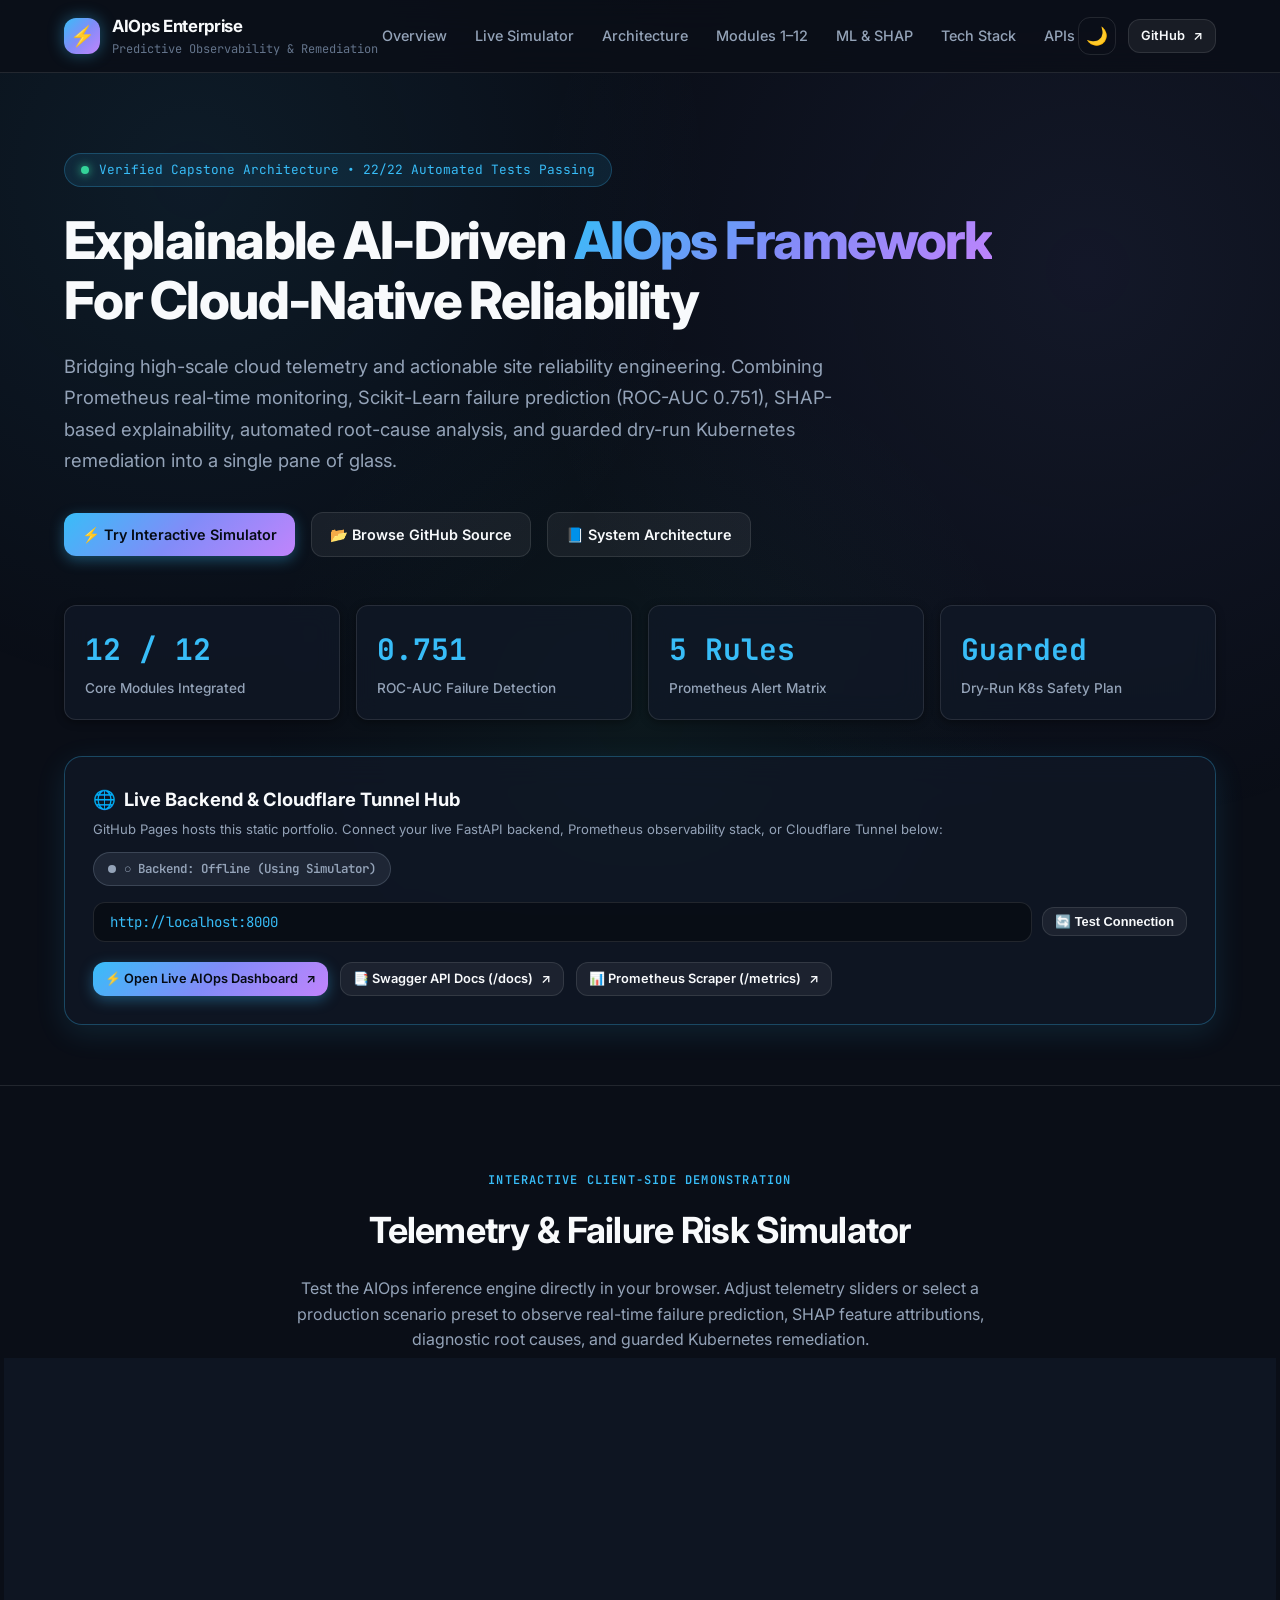
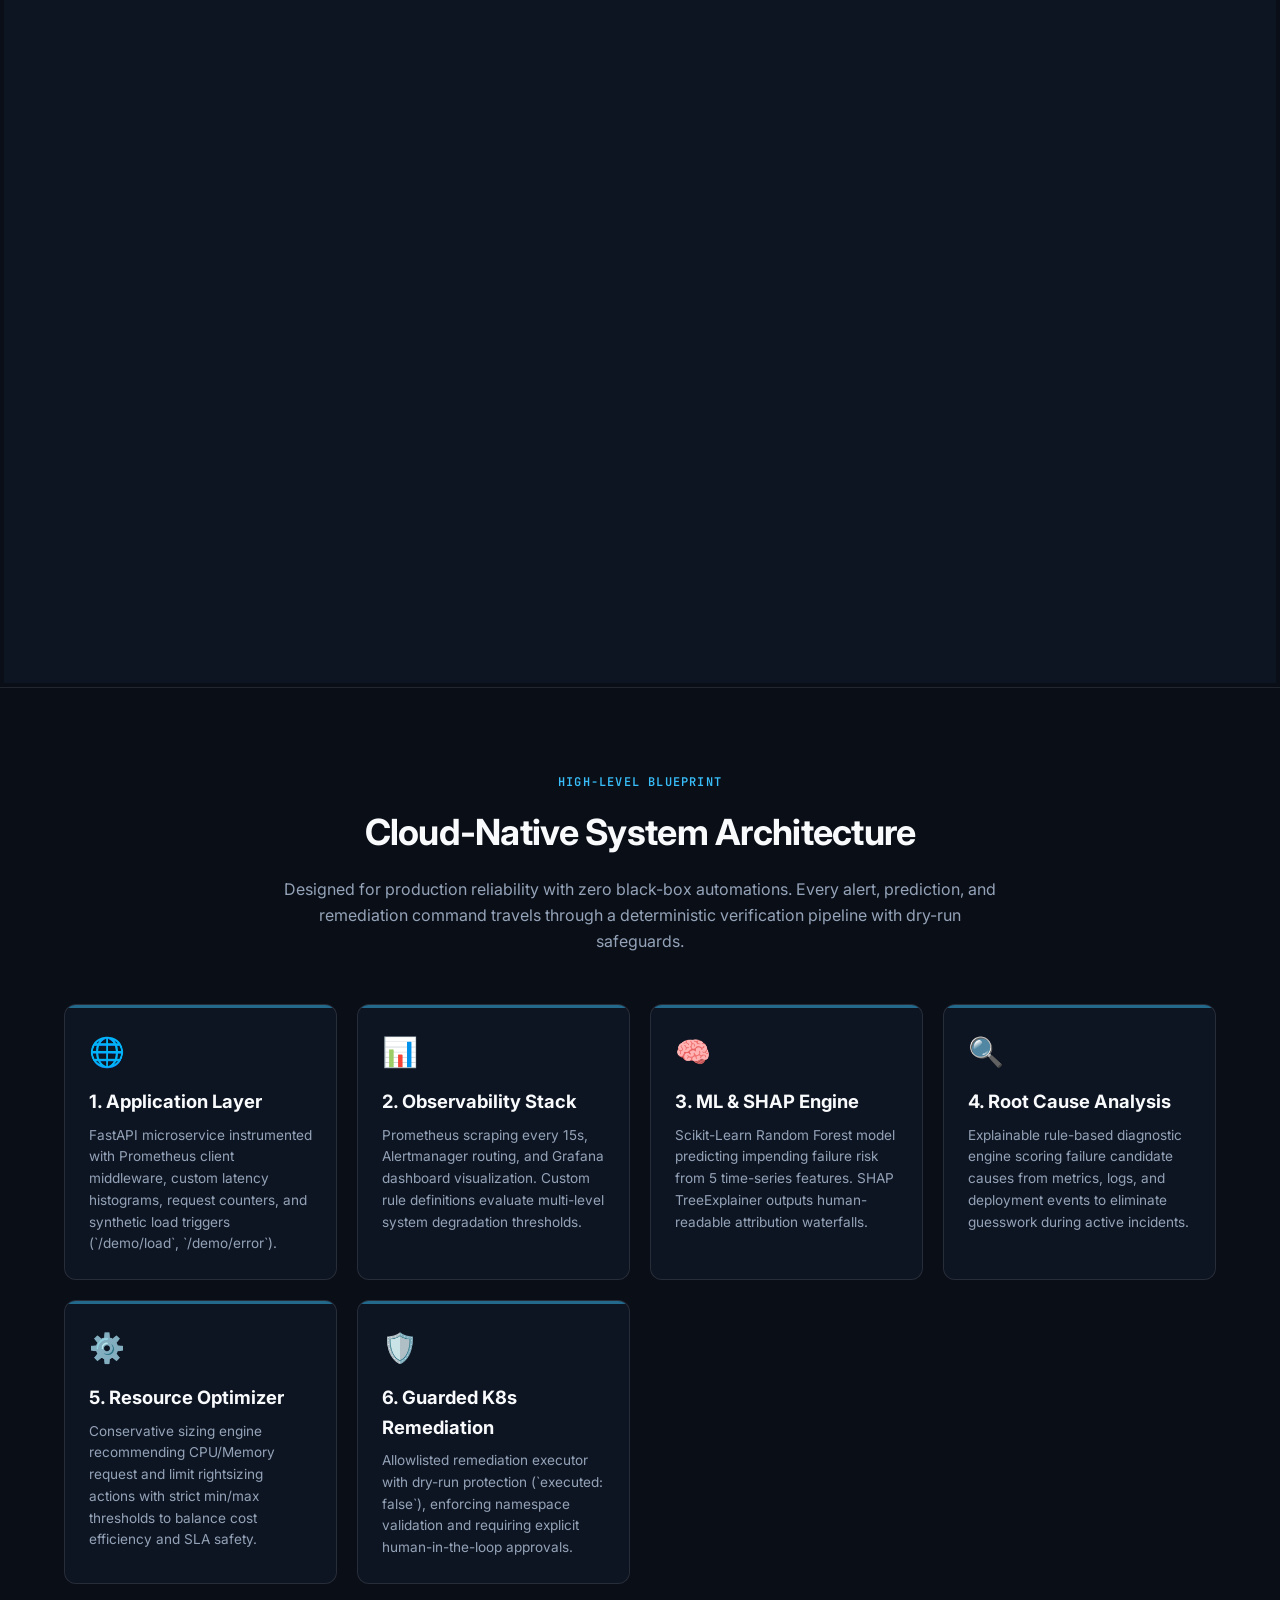
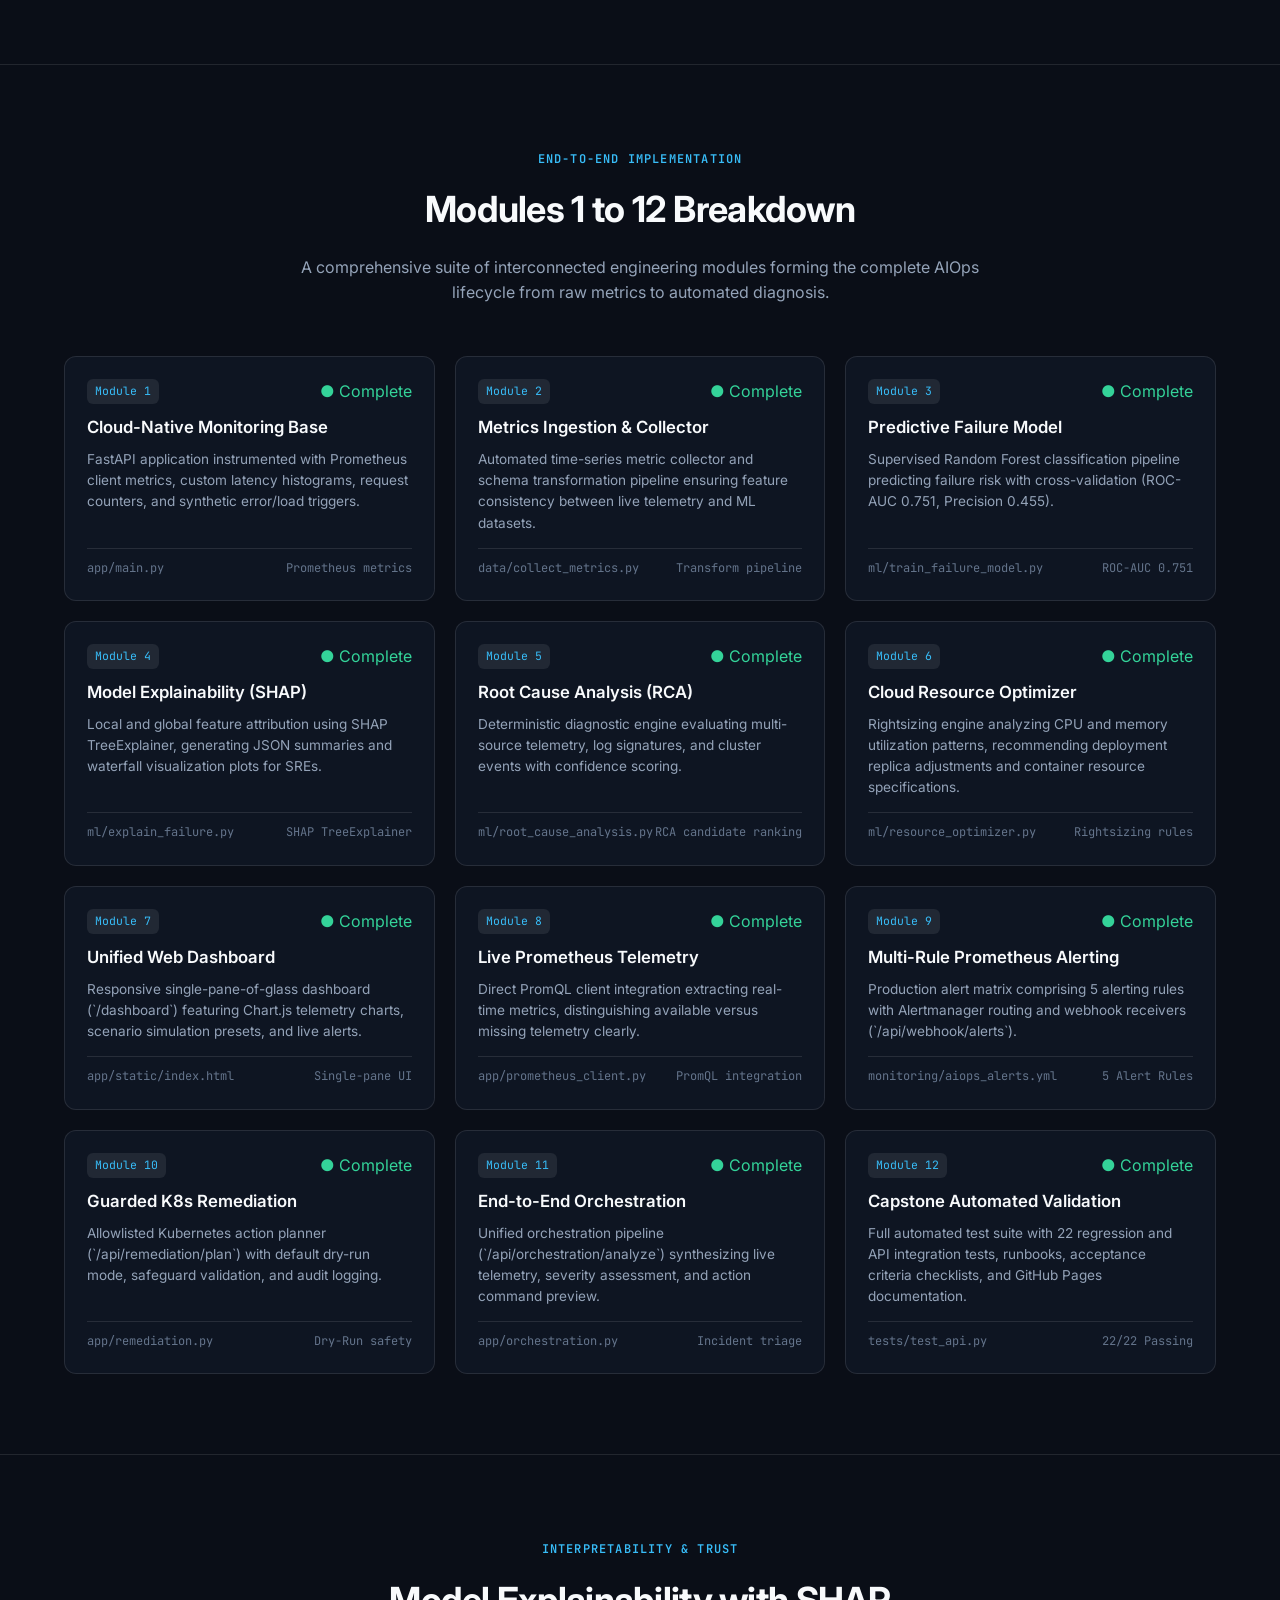
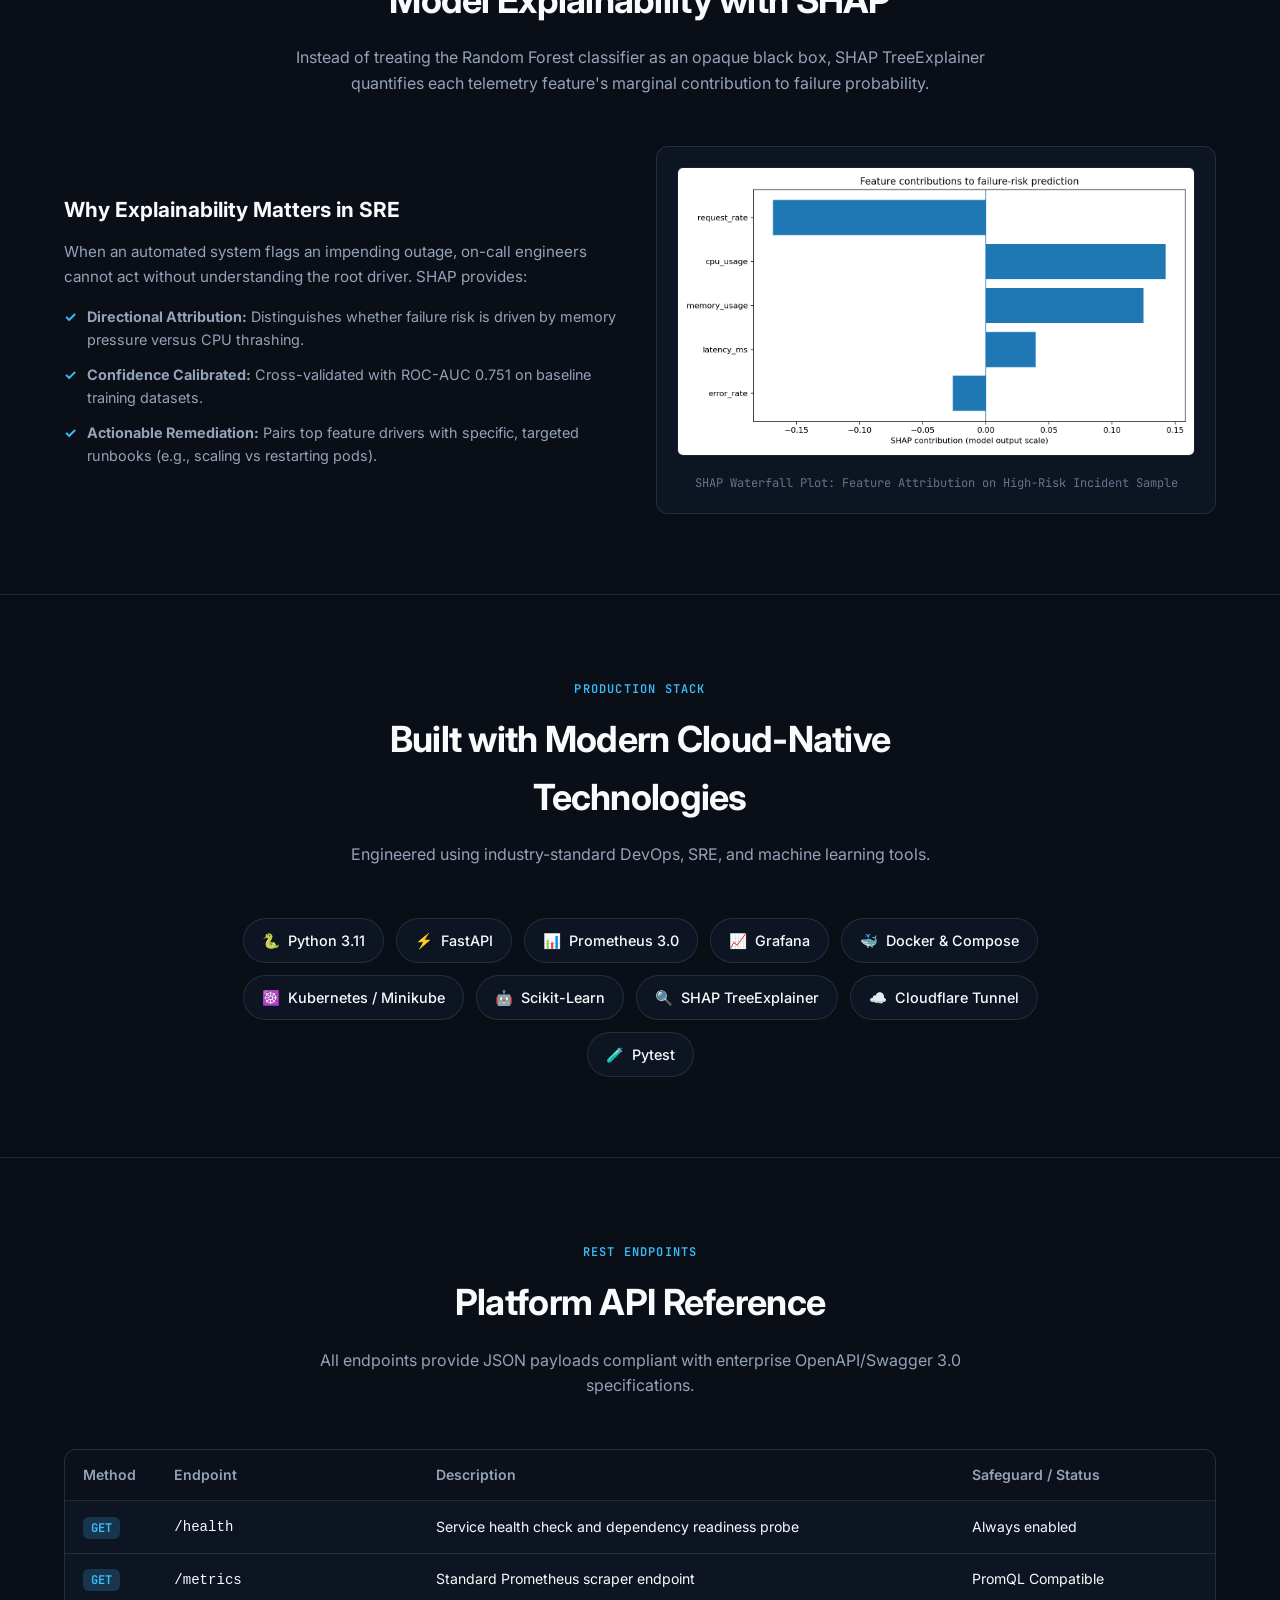
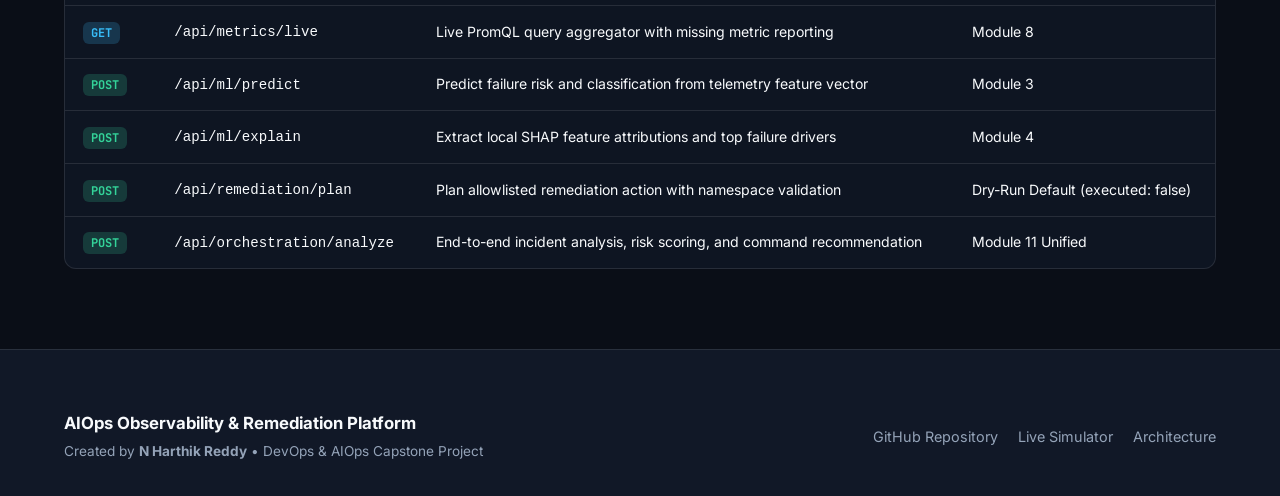
==== commit 376862a6: "feat(portfolio): add live backend connection hub and dynamic URL routing" ====
--- a/docs/index.html
+++ b/docs/index.html
@@ -88,6 +88,43 @@
         <div class="stat-card">
           <div class="stat-value">Guarded</div>
           <div class="stat-label">Dry-Run K8s Safety Plan</div>
+        </div>
+      </div>
+
+      <!-- Live Backend & Cloudflare Tunnel Hub -->
+      <div class="backend-hub-card">
+        <div class="backend-hub-header">
+          <div>
+            <h3 style="font-size: 1.15rem; font-weight: 700; display: flex; align-items: center; gap: 8px;">
+              <span>🌐</span> Live Backend & Cloudflare Tunnel Hub
+            </h3>
+            <p style="font-size: 0.82rem; color: var(--text-secondary); margin-top: 4px;">
+              GitHub Pages hosts this static portfolio. Connect your live FastAPI backend, Prometheus observability stack, or Cloudflare Tunnel below:
+            </p>
+          </div>
+          <div class="backend-status-pill offline" id="backend-status-pill">
+            <span class="pulse-dot" style="background: var(--text-muted); box-shadow: none;" id="backend-pulse-dot"></span>
+            <span id="backend-status-text">Backend: Checking...</span>
+          </div>
+        </div>
+
+        <div class="backend-input-group">
+          <input type="text" id="backend-url-input" class="backend-url-input" value="http://localhost:8000" placeholder="e.g. https://your-tunnel.trycloudflare.com or http://localhost:8000">
+          <button class="btn btn-secondary btn-sm" id="check-backend-btn">
+            <span>🔄 Test Connection</span>
+          </button>
+        </div>
+
+        <div class="backend-actions">
+          <a href="http://localhost:8000/dashboard" target="_blank" class="btn btn-primary btn-sm" id="link-dashboard">
+            <span>⚡ Open Live AIOps Dashboard</span> ↗
+          </a>
+          <a href="http://localhost:8000/docs" target="_blank" class="btn btn-secondary btn-sm" id="link-docs">
+            <span>📑 Swagger API Docs (/docs)</span> ↗
+          </a>
+          <a href="http://localhost:8000/metrics" target="_blank" class="btn btn-secondary btn-sm" id="link-metrics">
+            <span>📊 Prometheus Scraper (/metrics)</span> ↗
+          </a>
         </div>
       </div>
     </div>
--- a/docs/style.css
+++ b/docs/style.css
@@ -836,3 +836,81 @@
     font-size: 2.2rem;
   }
 }
+
+/* Live Backend Hub Card */
+.backend-hub-card {
+  background: var(--bg-card);
+  backdrop-filter: blur(16px);
+  border: 1px solid var(--border-glow);
+  border-radius: var(--radius-lg);
+  padding: 28px;
+  margin-top: 36px;
+  box-shadow: 0 8px 30px rgba(56, 189, 248, 0.12);
+  transition: var(--transition);
+}
+
+.backend-hub-header {
+  display: flex;
+  flex-wrap: wrap;
+  justify-content: space-between;
+  align-items: center;
+  gap: 12px;
+  margin-bottom: 16px;
+}
+
+.backend-input-group {
+  display: flex;
+  flex-wrap: wrap;
+  gap: 10px;
+  align-items: center;
+  margin-bottom: 20px;
+}
+
+.backend-url-input {
+  flex-grow: 1;
+  min-width: 280px;
+  background: rgba(0, 0, 0, 0.35);
+  border: 1px solid var(--border-color);
+  padding: 10px 16px;
+  border-radius: var(--radius-md);
+  font-family: var(--font-mono);
+  font-size: 0.88rem;
+  color: var(--accent-cyan);
+  outline: none;
+  transition: var(--transition);
+}
+
+.backend-url-input:focus {
+  border-color: var(--accent-cyan);
+  box-shadow: 0 0 10px rgba(56, 189, 248, 0.3);
+}
+
+.backend-actions {
+  display: flex;
+  flex-wrap: wrap;
+  gap: 12px;
+}
+
+.backend-status-pill {
+  display: inline-flex;
+  align-items: center;
+  gap: 8px;
+  padding: 6px 14px;
+  border-radius: var(--radius-full);
+  font-size: 0.78rem;
+  font-family: var(--font-mono);
+  font-weight: 600;
+}
+
+.backend-status-pill.online {
+  background: rgba(52, 211, 153, 0.15);
+  color: var(--accent-emerald);
+  border: 1px solid rgba(52, 211, 153, 0.35);
+}
+
+.backend-status-pill.offline {
+  background: rgba(148, 163, 184, 0.12);
+  color: var(--text-secondary);
+  border: 1px solid rgba(148, 163, 184, 0.25);
+}
+
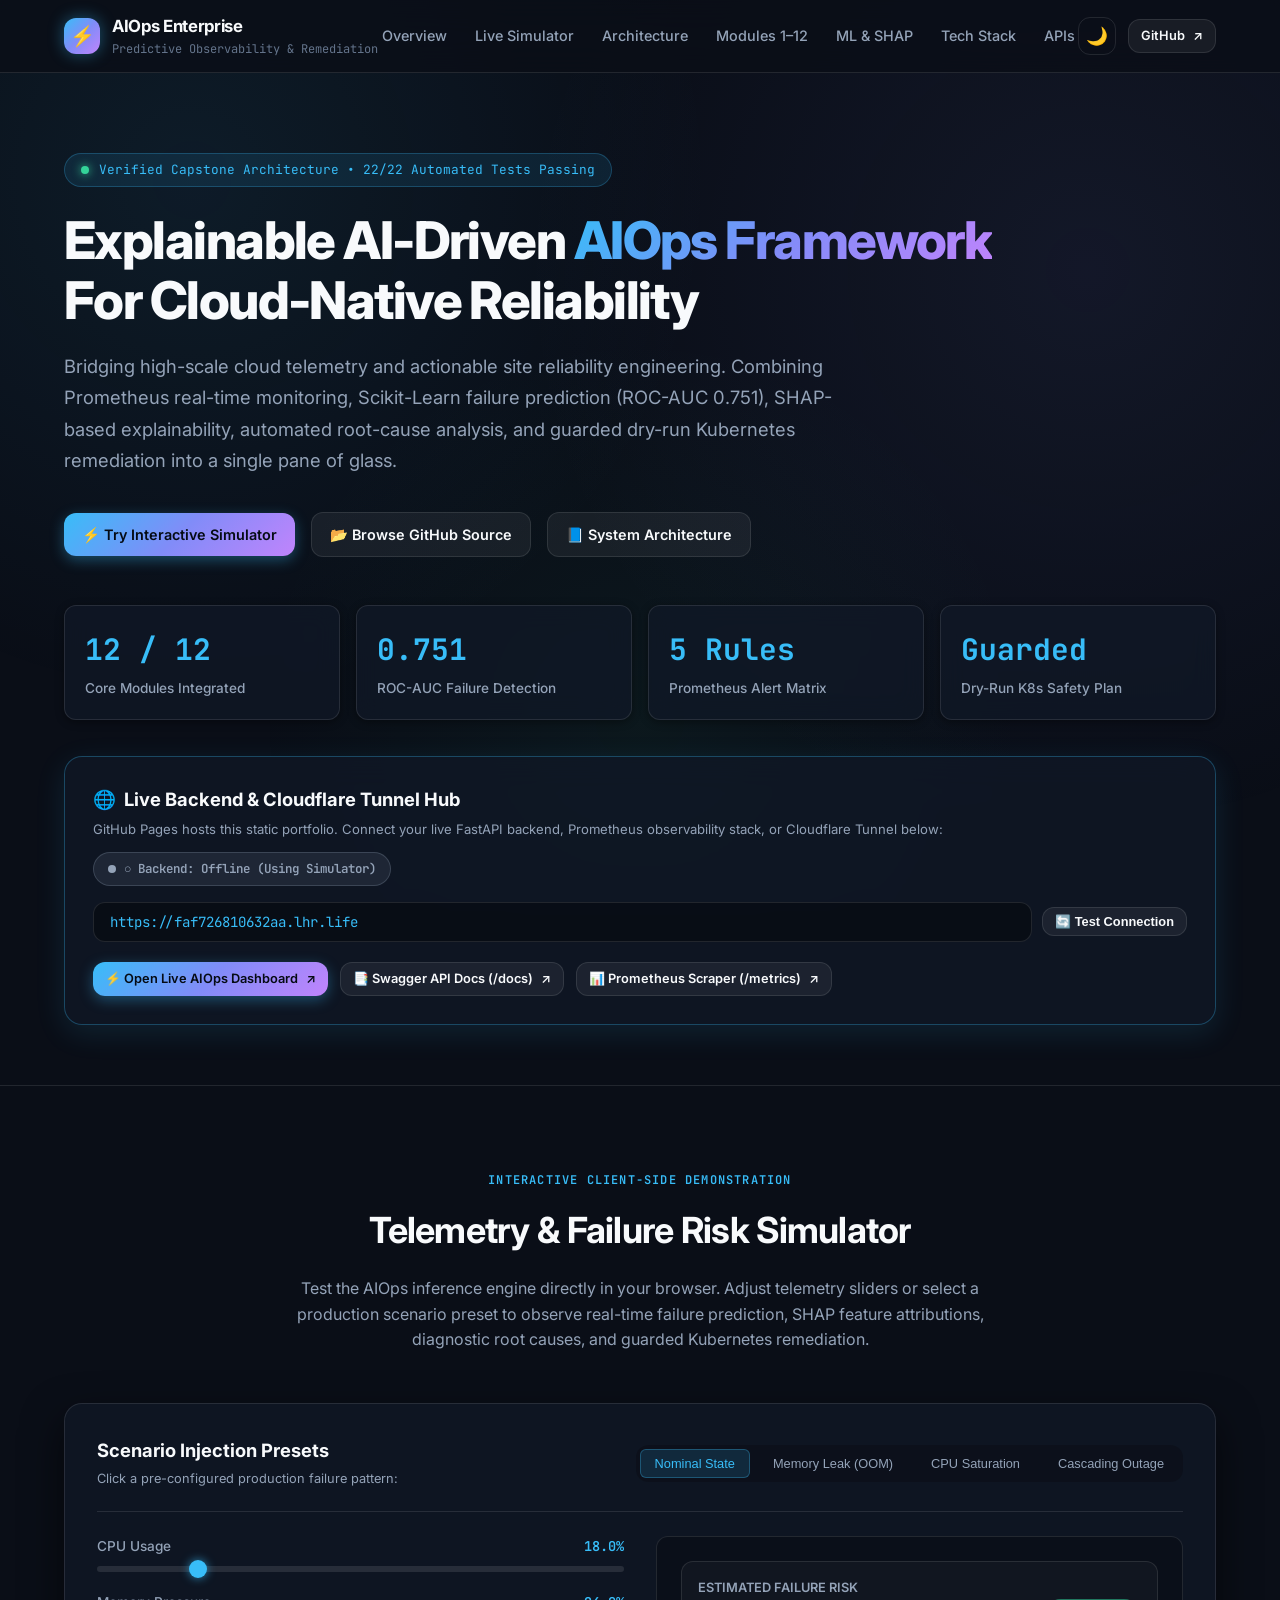
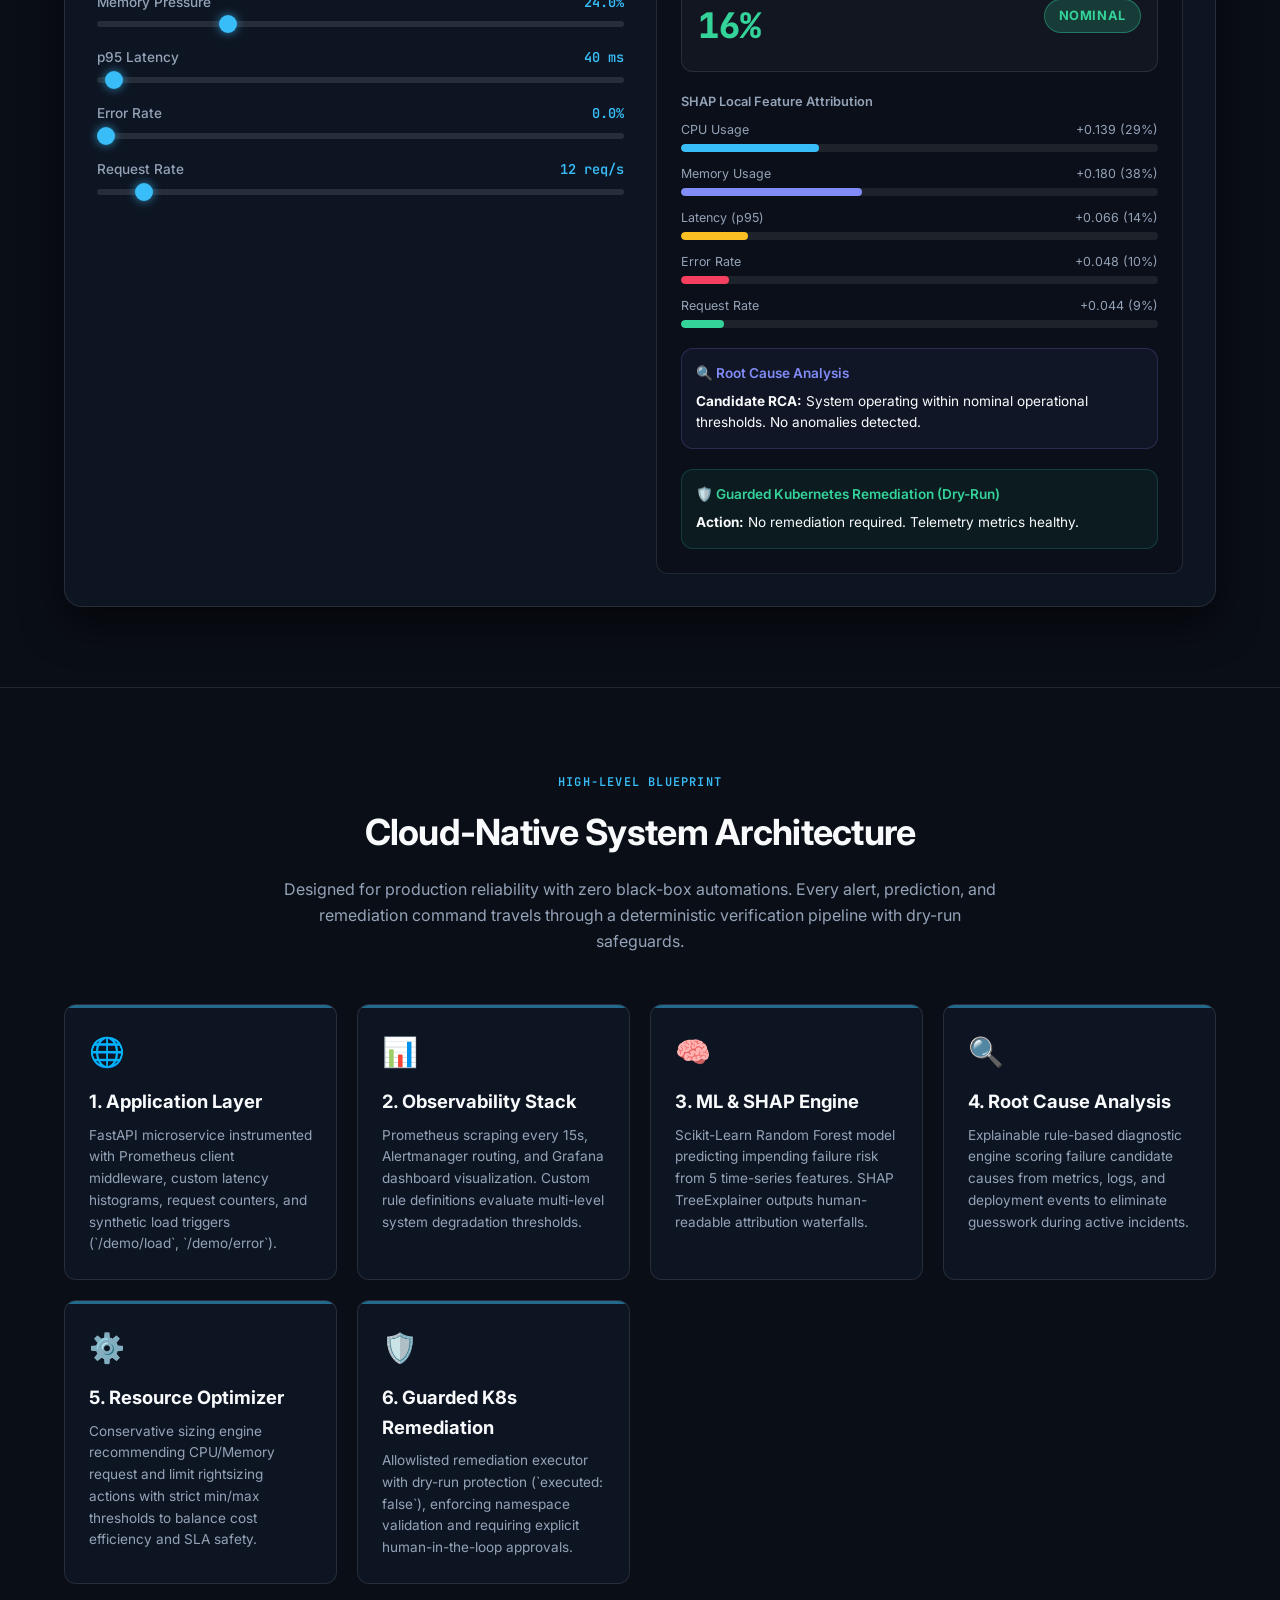
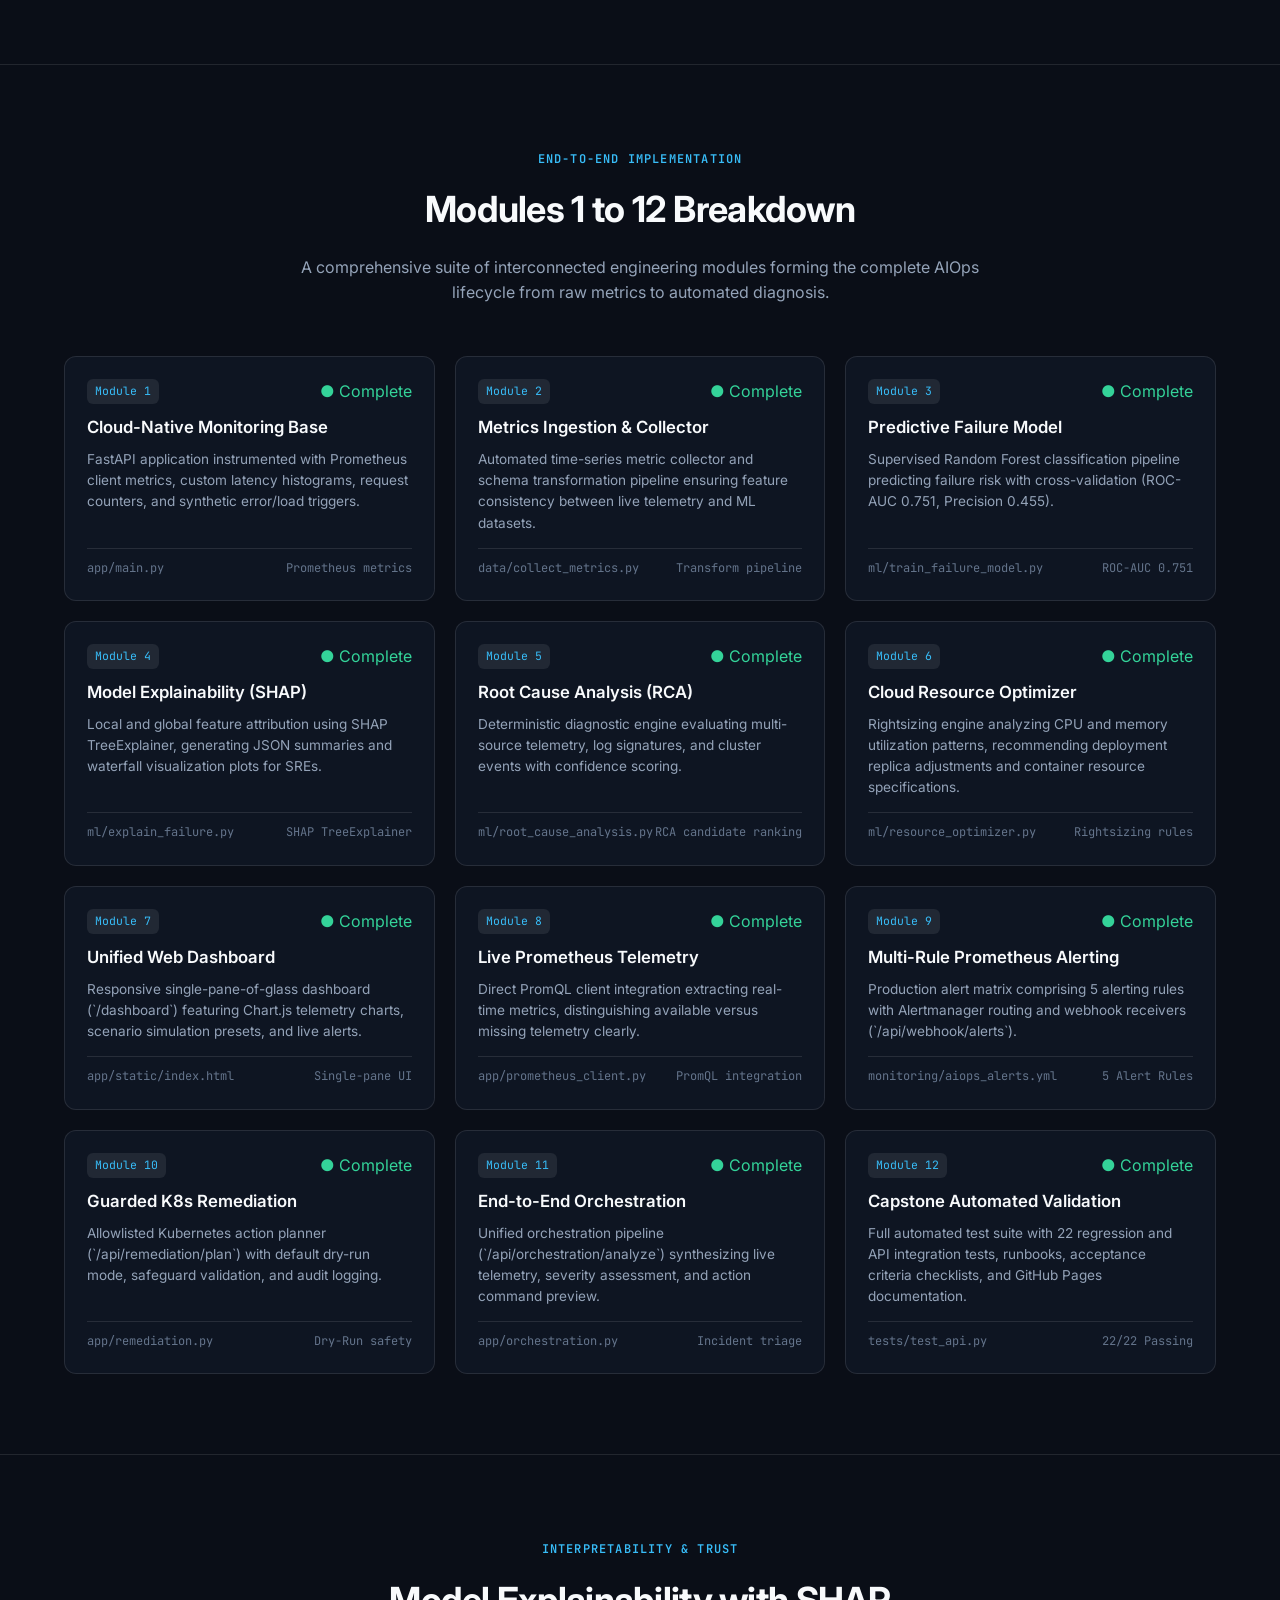
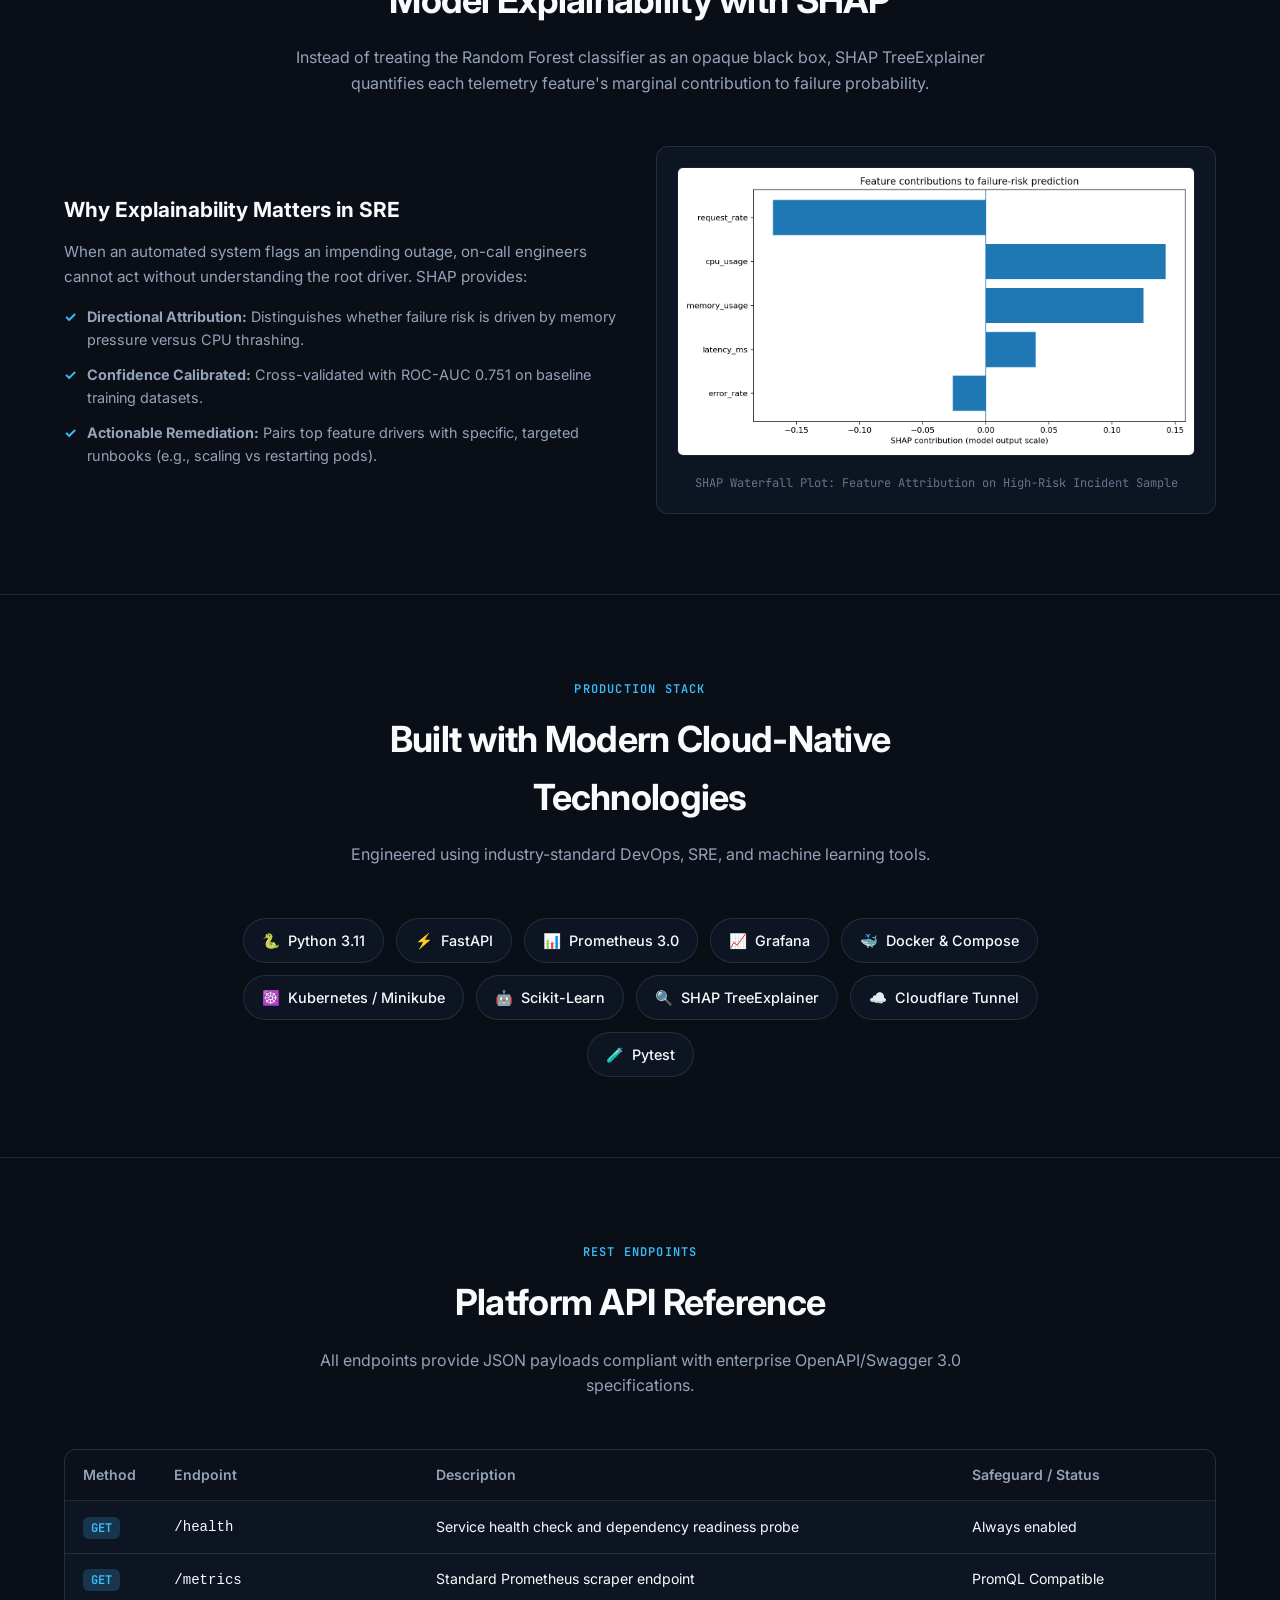
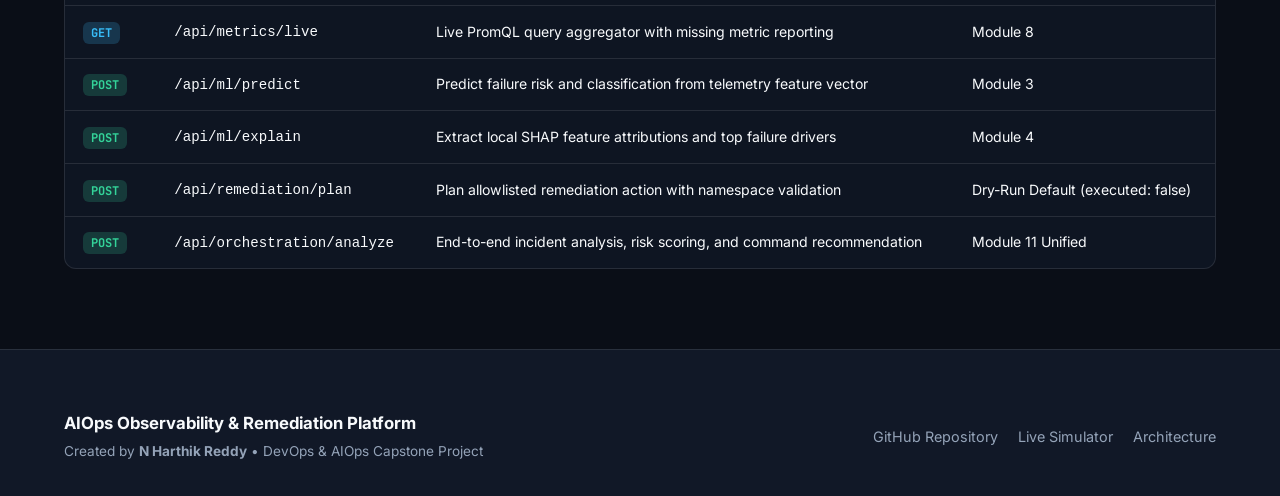
==== commit 17ceba61: "feat(portfolio): link live public backend tunnel endpoint" ====
--- a/docs/index.html
+++ b/docs/index.html
@@ -109,20 +109,20 @@
         </div>
 
         <div class="backend-input-group">
-          <input type="text" id="backend-url-input" class="backend-url-input" value="http://localhost:8000" placeholder="e.g. https://your-tunnel.trycloudflare.com or http://localhost:8000">
+          <input type="text" id="backend-url-input" class="backend-url-input" value="https://faf726810632aa.lhr.life" placeholder="e.g. https://your-tunnel.trycloudflare.com or https://faf726810632aa.lhr.life">
           <button class="btn btn-secondary btn-sm" id="check-backend-btn">
             <span>🔄 Test Connection</span>
           </button>
         </div>
 
         <div class="backend-actions">
-          <a href="http://localhost:8000/dashboard" target="_blank" class="btn btn-primary btn-sm" id="link-dashboard">
+          <a href="https://faf726810632aa.lhr.life/dashboard" target="_blank" class="btn btn-primary btn-sm" id="link-dashboard">
             <span>⚡ Open Live AIOps Dashboard</span> ↗
           </a>
-          <a href="http://localhost:8000/docs" target="_blank" class="btn btn-secondary btn-sm" id="link-docs">
+          <a href="https://faf726810632aa.lhr.life/docs" target="_blank" class="btn btn-secondary btn-sm" id="link-docs">
             <span>📑 Swagger API Docs (/docs)</span> ↗
           </a>
-          <a href="http://localhost:8000/metrics" target="_blank" class="btn btn-secondary btn-sm" id="link-metrics">
+          <a href="https://faf726810632aa.lhr.life/metrics" target="_blank" class="btn btn-secondary btn-sm" id="link-metrics">
             <span>📊 Prometheus Scraper (/metrics)</span> ↗
           </a>
         </div>
